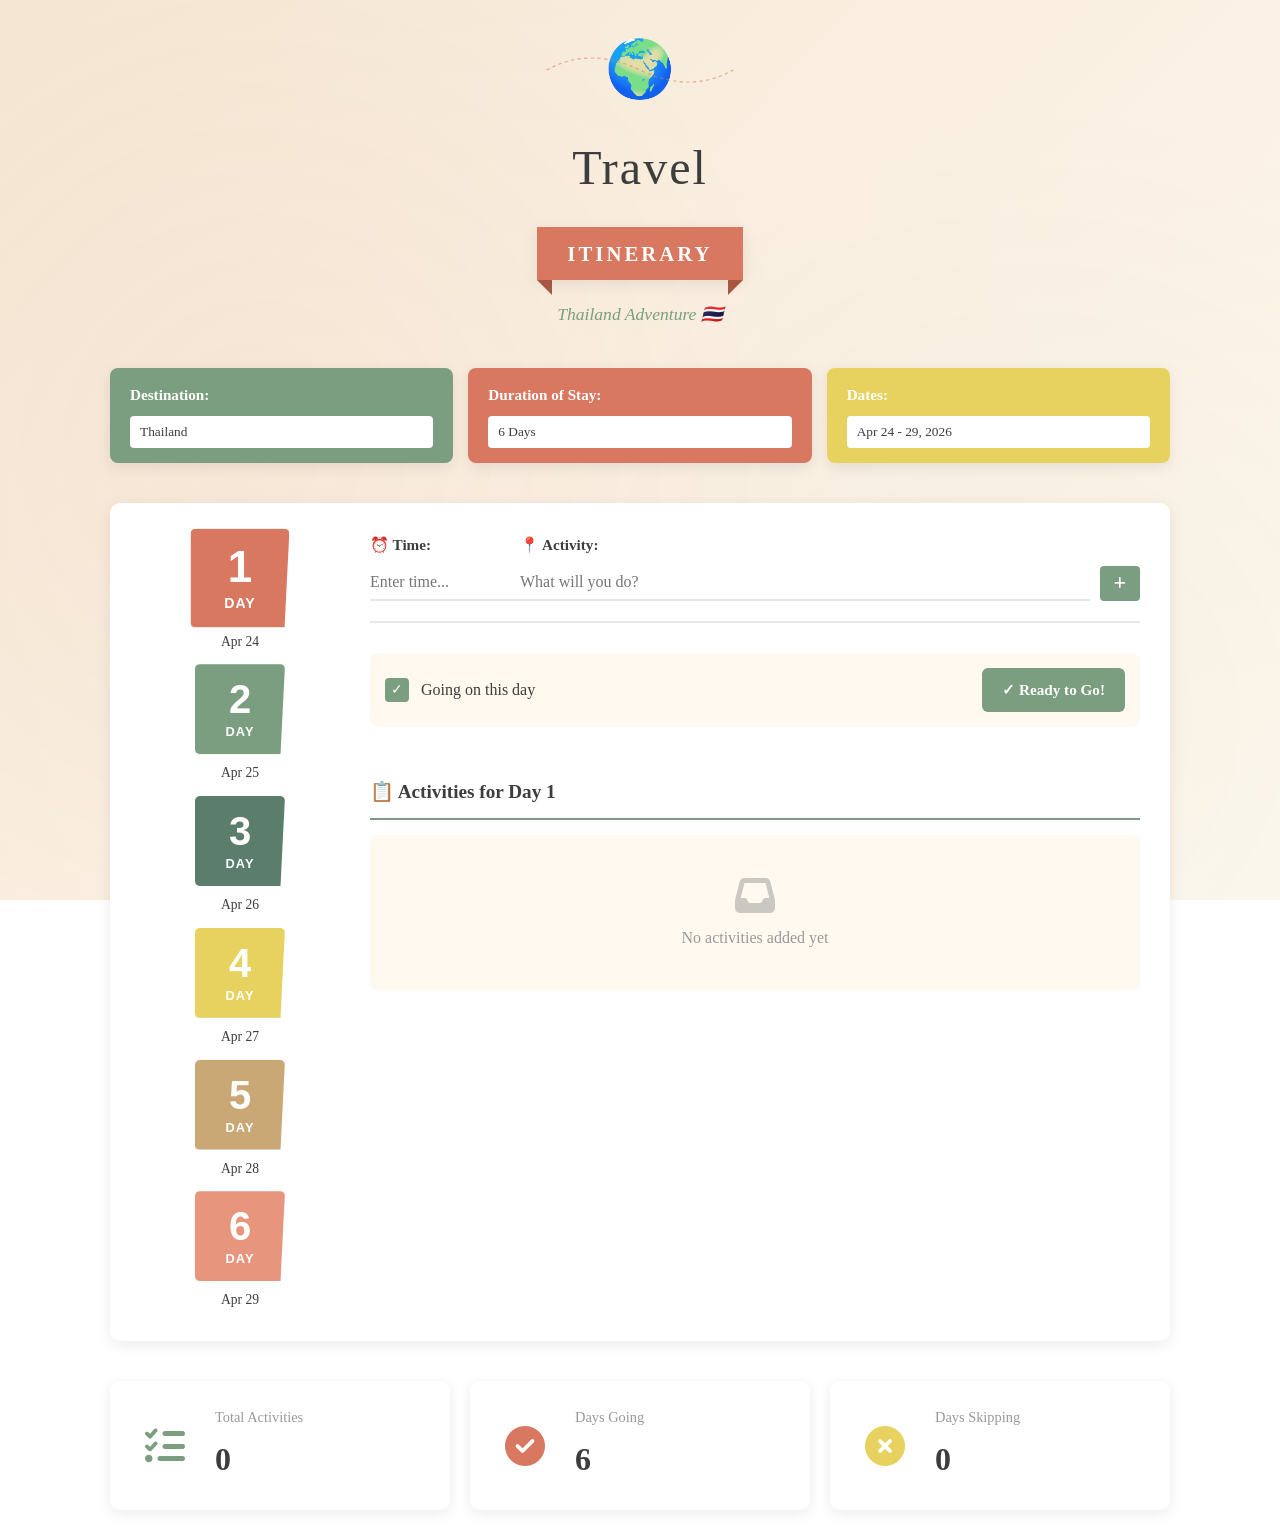
==== index.html @ 12a600c0 "Complete redesign: Vintage travel itinerary theme with warm colors (cream, coral, sage green)" ====
<!DOCTYPE html>
<html lang="en">
<head>
    <meta charset="UTF-8">
    <meta name="viewport" content="width=device-width, initial-scale=1.0">
    <title>Thailand Travel Itinerary</title>
    <link rel="stylesheet" href="https://cdnjs.cloudflare.com/ajax/libs/font-awesome/6.4.0/css/all.min.css">
    <link rel="stylesheet" href="styles.css">
</head>
<body>
    <div class="container">
        <!-- Header -->
        <header class="header">
            <div class="header-decoration">
                <div class="globe-icon">🌍</div>
                <svg class="dotted-line" viewBox="0 0 300 100" preserveAspectRatio="none">
                    <path d="M 10 50 Q 75 10 150 50 T 290 50" stroke="#d4845c" stroke-width="2" fill="none" stroke-dasharray="5,5"/>
                </svg>
            </div>
            <div class="header-content">
                <h1>Travel</h1>
                <div class="ribbon">ITINERARY</div>
                <p class="subtitle">Thailand Adventure 🇹🇭</p>
            </div>
        </header>

        <!-- Trip Info Cards -->
        <section class="trip-info">
            <div class="info-card destination">
                <label>Destination:</label>
                <input type="text" value="Thailand" readonly>
            </div>
            <div class="info-card duration">
                <label>Duration of Stay:</label>
                <input type="text" value="6 Days" readonly>
            </div>
            <div class="info-card hotel">
                <label>Dates:</label>
                <input type="text" value="Apr 24 - 29, 2026" readonly>
            </div>
        </section>

        <!-- Main Content -->
        <section class="itinerary-section">
            <div class="itinerary-wrapper">
                <!-- Left Sidebar - Day Navigator -->
                <aside class="day-navigator">
                    <div class="day-nav-item" data-day="1" onclick="selectDay(1)">
                        <button class="day-nav-btn day-1">
                            <span class="day-num">1</span>
                            <span class="day-label">DAY</span>
                        </button>
                        <span class="day-date">Apr 24</span>
                    </div>
                    <div class="day-nav-item" data-day="2" onclick="selectDay(2)">
                        <button class="day-nav-btn day-2">
                            <span class="day-num">2</span>
                            <span class="day-label">DAY</span>
                        </button>
                        <span class="day-date">Apr 25</span>
                    </div>
                    <div class="day-nav-item" data-day="3" onclick="selectDay(3)">
                        <button class="day-nav-btn day-3">
                            <span class="day-num">3</span>
                            <span class="day-label">DAY</span>
                        </button>
                        <span class="day-date">Apr 26</span>
                    </div>
                    <div class="day-nav-item" data-day="4" onclick="selectDay(4)">
                        <button class="day-nav-btn day-4">
                            <span class="day-num">4</span>
                            <span class="day-label">DAY</span>
                        </button>
                        <span class="day-date">Apr 27</span>
                    </div>
                    <div class="day-nav-item" data-day="5" onclick="selectDay(5)">
                        <button class="day-nav-btn day-5">
                            <span class="day-num">5</span>
                            <span class="day-label">DAY</span>
                        </button>
                        <span class="day-date">Apr 28</span>
                    </div>
                    <div class="day-nav-item" data-day="6" onclick="selectDay(6)">
                        <button class="day-nav-btn day-6">
                            <span class="day-num">6</span>
                            <span class="day-label">DAY</span>
                        </button>
                        <span class="day-date">Apr 29</span>
                    </div>
                </aside>

                <!-- Right Content Area -->
                <main class="itinerary-content">
                    <!-- Time Row -->
                    <div class="itinerary-row">
                        <div class="time-column">
                            <label>⏰ Time:</label>
                            <input type="text" id="time-input" placeholder="Enter time...">
                        </div>
                        <div class="activity-column">
                            <label>📍 Activity:</label>
                            <div class="activity-input-wrapper">
                                <input type="text" id="activity-input" placeholder="What will you do?">
                                <button class="btn-add" onclick="addActivity()" title="Add Activity">
                                    <i class="fas fa-plus"></i>
                                </button>
                            </div>
                        </div>
                    </div>

                    <!-- Going Status -->
                    <div class="going-status-row">
                        <div class="status-box">
                            <label class="status-toggle">
                                <input type="checkbox" id="going-checkbox" onchange="toggleGoingStatus()" checked>
                                <span class="checkmark"></span>
                                <span id="status-text">Going on this day</span>
                            </label>
                        </div>
                        <div class="status-badge" id="status-badge">
                            ✓ Ready to Go!
                        </div>
                    </div>

                    <!-- Activities List -->
                    <div class="activities-section">
                        <h3>📋 Activities for <span id="day-title">Day 1</span></h3>
                        <ul id="activities-list" class="activities-list">
                            <li class="empty-message">
                                <i class="fas fa-inbox"></i>
                                <p>No activities added yet</p>
                            </li>
                        </ul>
                    </div>

                    <!-- Suggestions -->
                    <div id="suggestions-container" class="suggestions-container" style="display: none;">
                        <h3>💡 Alternative Ideas</h3>
                        <div id="suggestions-list" class="suggestions-list"></div>
                    </div>
                </main>
            </div>
        </section>

        <!-- Stats Section -->
        <section class="stats-section">
            <div class="stat-box">
                <i class="fas fa-tasks"></i>
                <div class="stat-content">
                    <span class="stat-label">Total Activities</span>
                    <span class="stat-value" id="total-activities">0</span>
                </div>
            </div>
            <div class="stat-box">
                <i class="fas fa-check-circle"></i>
                <div class="stat-content">
                    <span class="stat-label">Days Going</span>
                    <span class="stat-value" id="days-going">6</span>
                </div>
            </div>
            <div class="stat-box">
                <i class="fas fa-times-circle"></i>
                <div class="stat-content">
                    <span class="stat-label">Days Skipping</span>
                    <span class="stat-value" id="days-skipping">0</span>
                </div>
            </div>
        </section>
    </div>

    <script src="script.js"></script>
</body>
</html>
---- styles.css ----
* {
    margin: 0;
    padding: 0;
    box-sizing: border-box;
}

:root {
    --cream: #F5E6D3;
    --light-cream: #FFF9F0;
    --coral: #D97860;
    --coral-light: #E8957E;
    --gold: #E8D25F;
    --sage-green: #7A9E7F;
    --dark-green: #5B7D6B;
    --tan: #C9A875;
    --light-gray: #E8E8E8;
    --dark-text: #3D3D3D;
    --shadow: 0 4px 15px rgba(0, 0, 0, 0.08);
}

html {
    scroll-behavior: smooth;
}

body {
    font-family: 'Georgia', 'Garamond', serif;
    background: linear-gradient(135deg, var(--cream) 0%, var(--light-cream) 100%);
    color: var(--dark-text);
    line-height: 1.6;
    min-height: 100vh;
    background-attachment: fixed;
}

body::before {
    content: '';
    position: fixed;
    top: 0;
    left: 0;
    width: 100%;
    height: 100%;
    background-image: 
        radial-gradient(circle at 20% 50%, rgba(232, 149, 126, 0.05) 0%, transparent 50%),
        radial-gradient(circle at 80% 80%, rgba(122, 158, 127, 0.05) 0%, transparent 50%);
    pointer-events: none;
    z-index: -1;
}

.container {
    max-width: 1100px;
    margin: 0 auto;
    padding: 30px 20px;
}

/* Header */
.header {
    text-align: center;
    margin-bottom: 40px;
    position: relative;
}

.header-decoration {
    position: relative;
    height: 80px;
    margin-bottom: 20px;
    display: flex;
    align-items: center;
    justify-content: center;
}

.globe-icon {
    font-size: 3.5rem;
    animation: float 3s ease-in-out infinite;
}

@keyframes float {
    0%, 100% { transform: translateY(0); }
    50% { transform: translateY(-15px); }
}

.dotted-line {
    position: absolute;
    width: 200px;
    height: 60px;
    top: 50%;
    left: 50%;
    transform: translate(-50%, -50%);
    opacity: 0.6;
}

.header-content {
    position: relative;
}

.header h1 {
    font-size: 3rem;
    color: var(--dark-text);
    font-weight: 300;
    letter-spacing: 2px;
    margin-bottom: 10px;
}

.ribbon {
    display: inline-block;
    background: var(--coral);
    color: white;
    padding: 10px 30px;
    font-size: 1.3rem;
    font-weight: bold;
    letter-spacing: 3px;
    position: relative;
    margin: 10px 0;
    box-shadow: var(--shadow);
}

.ribbon::before,
.ribbon::after {
    content: '';
    position: absolute;
    top: 100%;
    width: 0;
    height: 0;
    border-style: solid;
}

.ribbon::before {
    left: 0;
    border-width: 15px 0 0 15px;
    border-color: #a85641 transparent transparent transparent;
}

.ribbon::after {
    right: 0;
    border-width: 15px 15px 0 0;
    border-color: #a85641 transparent transparent transparent;
}

.subtitle {
    font-size: 1.1rem;
    color: var(--sage-green);
    font-style: italic;
    margin-top: 10px;
}

/* Trip Info Cards */
.trip-info {
    display: grid;
    grid-template-columns: repeat(auto-fit, minmax(250px, 1fr));
    gap: 15px;
    margin-bottom: 40px;
}

.info-card {
    padding: 15px 20px;
    border-radius: 8px;
    box-shadow: var(--shadow);
}

.info-card.destination {
    background: var(--sage-green);
}

.info-card.duration {
    background: var(--coral);
}

.info-card.hotel {
    background: var(--gold);
}

.info-card label {
    display: block;
    font-weight: bold;
    color: white;
    margin-bottom: 8px;
    font-size: 0.95rem;
}

.info-card input {
    width: 100%;
    border: none;
    background: white;
    padding: 8px 10px;
    border-radius: 4px;
    font-family: inherit;
    color: var(--dark-text);
}

/* Main Itinerary */
.itinerary-section {
    background: white;
    border-radius: 10px;
    box-shadow: var(--shadow);
    padding: 30px;
    margin-bottom: 40px;
}

.itinerary-wrapper {
    display: grid;
    grid-template-columns: 200px 1fr;
    gap: 30px;
}

@media (max-width: 768px) {
    .itinerary-wrapper {
        grid-template-columns: 1fr;
    }
}

/* Day Navigator */
.day-navigator {
    display: flex;
    flex-direction: column;
    gap: 12px;
}

.day-nav-item {
    display: flex;
    flex-direction: column;
    align-items: center;
    cursor: pointer;
}

.day-nav-btn {
    width: 90px;
    height: 90px;
    border: none;
    border-radius: 5px;
    color: white;
    font-weight: bold;
    cursor: pointer;
    display: flex;
    flex-direction: column;
    align-items: center;
    justify-content: center;
    transition: all 0.3s ease;
    position: relative;
    clip-path: polygon(0 0, 100% 0, 95% 100%, 0 100%);
    box-shadow: 0 4px 10px rgba(0, 0, 0, 0.15);
}

.day-nav-btn:hover {
    transform: scale(1.05);
    box-shadow: 0 6px 15px rgba(0, 0, 0, 0.2);
}

.day-nav-btn.day-1 { background: var(--coral); }
.day-nav-btn.day-2 { background: var(--sage-green); }
.day-nav-btn.day-3 { background: var(--dark-green); }
.day-nav-btn.day-4 { background: var(--gold); }
.day-nav-btn.day-5 { background: var(--tan); }
.day-nav-btn.day-6 { background: var(--coral-light); }

.day-nav-btn.active {
    box-shadow: 0 8px 20px rgba(0, 0, 0, 0.25);
    transform: scale(1.1);
}

.day-num {
    font-size: 2.5rem;
    line-height: 1;
}

.day-label {
    font-size: 0.8rem;
    letter-spacing: 1px;
    margin-top: 5px;
}

.day-date {
    font-size: 0.85rem;
    color: var(--dark-text);
    margin-top: 8px;
    font-weight: 500;
}

/* Itinerary Content */
.itinerary-content {
    display: flex;
    flex-direction: column;
    gap: 20px;
}

.itinerary-row {
    display: grid;
    grid-template-columns: 150px 1fr;
    gap: 0;
    border-bottom: 2px solid var(--light-gray);
    padding-bottom: 20px;
}

.time-column,
.activity-column {
    display: flex;
    flex-direction: column;
}

.time-column label,
.activity-column label {
    font-weight: bold;
    color: var(--dark-text);
    margin-bottom: 8px;
    font-size: 0.95rem;
}

.time-column input,
.activity-column input {
    border: none;
    border-bottom: 2px solid var(--light-gray);
    padding: 8px 0;
    font-family: inherit;
    color: var(--dark-text);
    background: transparent;
    font-size: 1rem;
}

.time-column input:focus,
.activity-column input:focus {
    outline: none;
    border-bottom-color: var(--sage-green);
}

.activity-input-wrapper {
    display: flex;
    gap: 10px;
    align-items: flex-end;
}

.activity-input-wrapper input {
    flex: 1;
}

.btn-add {
    background: var(--sage-green);
    color: white;
    border: none;
    padding: 8px 15px;
    border-radius: 4px;
    cursor: pointer;
    transition: all 0.3s;
    display: flex;
    align-items: center;
    justify-content: center;
    height: 35px;
    width: 40px;
}

.btn-add:hover {
    background: var(--dark-green);
    transform: scale(1.05);
}

/* Going Status Row */
.going-status-row {
    display: flex;
    align-items: center;
    gap: 20px;
    padding: 15px;
    background: var(--light-cream);
    border-radius: 8px;
    margin-top: 10px;
}

.status-box {
    flex: 1;
}

.status-toggle {
    display: flex;
    align-items: center;
    cursor: pointer;
    gap: 12px;
}

.status-toggle input[type="checkbox"] {
    display: none;
}

.checkmark {
    width: 24px;
    height: 24px;
    border: 2px solid var(--sage-green);
    border-radius: 4px;
    display: flex;
    align-items: center;
    justify-content: center;
    transition: all 0.3s;
}

.status-toggle input[type="checkbox"]:checked ~ .checkmark {
    background: var(--sage-green);
    color: white;
    font-size: 0.9rem;
}

.status-toggle input[type="checkbox"]:checked ~ .checkmark::after {
    content: '✓';
}

.status-toggle span {
    font-weight: 500;
    color: var(--dark-text);
}

.status-badge {
    padding: 10px 20px;
    border-radius: 6px;
    font-weight: bold;
    background: var(--sage-green);
    color: white;
    font-size: 0.95rem;
    animation: pulse 2s ease-in-out infinite;
}

.status-badge.not-going {
    background: var(--coral);
}

@keyframes pulse {
    0%, 100% { transform: scale(1); }
    50% { transform: scale(1.02); }
}

/* Activities Section */
.activities-section {
    margin-top: 30px;
}

.activities-section h3 {
    font-size: 1.2rem;
    color: var(--dark-text);
    margin-bottom: 15px;
    padding-bottom: 10px;
    border-bottom: 2px solid var(--sage-green);
}

.activities-list {
    list-style: none;
    display: flex;
    flex-direction: column;
    gap: 10px;
}

.empty-message {
    display: flex;
    flex-direction: column;
    align-items: center;
    padding: 40px 20px;
    background: var(--light-cream);
    border-radius: 8px;
    color: #999;
    text-align: center;
}

.empty-message i {
    font-size: 2.5rem;
    margin-bottom: 10px;
    opacity: 0.5;
}

.activity-item {
    display: flex;
    align-items: center;
    justify-content: space-between;
    padding: 12px 15px;
    background: var(--light-cream);
    border-radius: 6px;
    border-left: 4px solid var(--sage-green);
    transition: all 0.3s;
}

.activity-item:hover {
    background: #fffaf5;
    transform: translateX(5px);
}

.activity-item span {
    flex: 1;
    color: var(--dark-text);
}

.delete-btn {
    background: var(--coral);
    border: none;
    color: white;
    width: 28px;
    height: 28px;
    border-radius: 50%;
    cursor: pointer;
    font-size: 0.9rem;
    transition: all 0.3s;
    display: flex;
    align-items: center;
    justify-content: center;
}

.delete-btn:hover {
    background: #a85641;
    transform: scale(1.1);
}

/* Suggestions */
.suggestions-container {
    background: #fff3cd;
    border-left: 4px solid var(--gold);
    border-radius: 8px;
    padding: 20px;
    margin-top: 20px;
    animation: slideDown 0.4s ease-out;
}

@keyframes slideDown {
    from {
        opacity: 0;
        transform: translateY(-10px);
    }
    to {
        opacity: 1;
        transform: translateY(0);
    }
}

.suggestions-container h3 {
    color: #856404;
    margin-bottom: 15px;
    font-size: 1.1rem;
}

.suggestions-list {
    display: flex;
    flex-direction: column;
    gap: 10px;
}

.suggestion {
    display: flex;
    align-items: center;
    padding: 10px 15px;
    background: white;
    border: 2px solid var(--gold);
    border-radius: 6px;
    cursor: pointer;
    transition: all 0.3s;
}

.suggestion:hover {
    background: #fffbea;
    transform: translateX(5px);
}

.suggestion input[type="radio"] {
    margin-right: 12px;
    cursor: pointer;
}

.suggestion span {
    color: var(--dark-text);
}

/* Stats Section */
.stats-section {
    display: grid;
    grid-template-columns: repeat(auto-fit, minmax(250px, 1fr));
    gap: 20px;
}

.stat-box {
    background: white;
    border-radius: 10px;
    padding: 25px;
    box-shadow: var(--shadow);
    display: flex;
    align-items: center;
    gap: 20px;
    transition: all 0.3s;
}

.stat-box:hover {
    transform: translateY(-5px);
    box-shadow: 0 6px 20px rgba(0, 0, 0, 0.12);
}

.stat-box i {
    font-size: 2.5rem;
    width: 60px;
    text-align: center;
}

.stat-box:nth-child(1) i {
    color: var(--sage-green);
}

.stat-box:nth-child(2) i {
    color: var(--coral);
}

.stat-box:nth-child(3) i {
    color: var(--gold);
}

.stat-content {
    display: flex;
    flex-direction: column;
}

.stat-label {
    font-size: 0.9rem;
    color: #999;
    margin: 0;
}

.stat-value {
    font-size: 2rem;
    font-weight: bold;
    color: var(--dark-text);
    margin: 5px 0 0 0;
}

/* Mobile Responsive */
@media (max-width: 768px) {
    .header h1 {
        font-size: 2rem;
    }

    .ribbon {
        font-size: 1rem;
        padding: 8px 20px;
    }

    .itinerary-wrapper {
        grid-template-columns: 1fr;
    }

    .day-navigator {
        flex-direction: row;
        flex-wrap: wrap;
        justify-content: center;
    }

    .day-nav-btn {
        width: 70px;
        height: 70px;
    }

    .day-num {
        font-size: 2rem;
    }

    .itinerary-row {
        grid-template-columns: 1fr;
        gap: 15px;
    }

    .going-status-row {
        flex-direction: column;
        align-items: flex-start;
    }
}
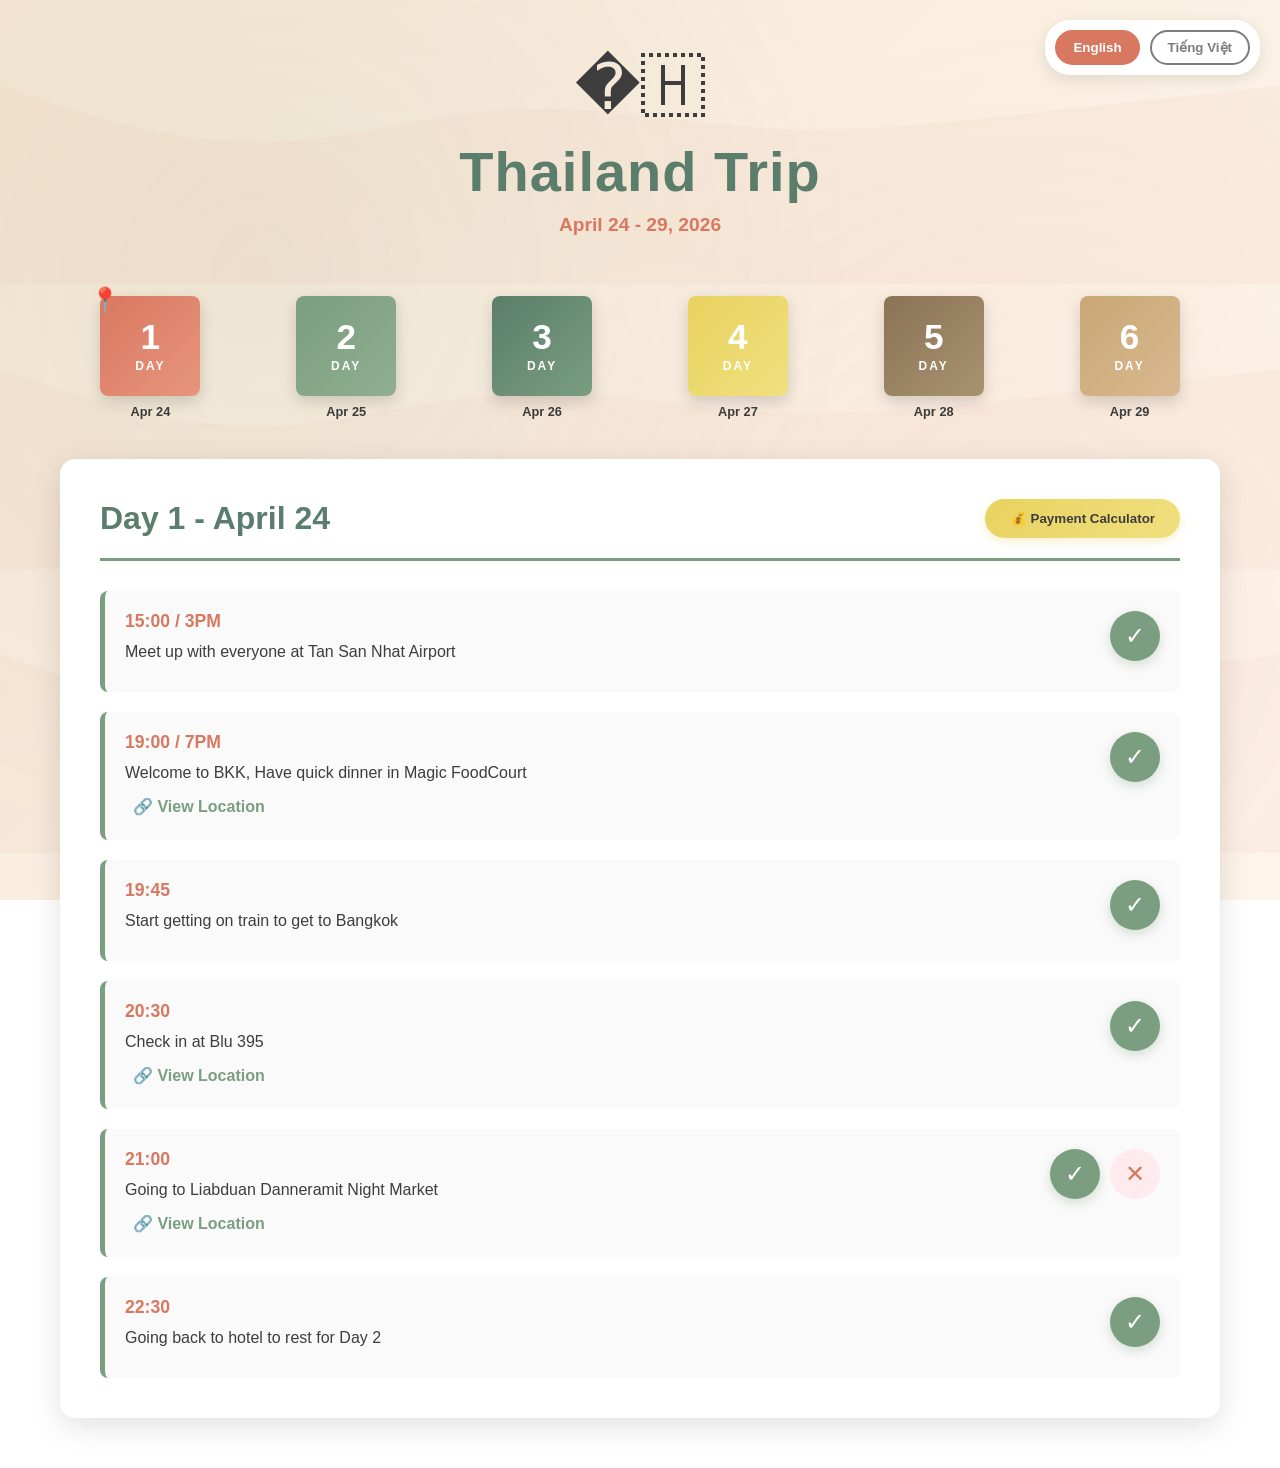
==== commit 5f3761a6: "Major redesign: New features - Language toggle (EN/VI), Payment Calculator, Activities with Going/No" ====
--- a/index.html
+++ b/index.html
@@ -3,167 +3,122 @@
 <head>
     <meta charset="UTF-8">
     <meta name="viewport" content="width=device-width, initial-scale=1.0">
-    <title>Thailand Travel Itinerary</title>
+    <title>Thailand Trip</title>
     <link rel="stylesheet" href="https://cdnjs.cloudflare.com/ajax/libs/font-awesome/6.4.0/css/all.min.css">
     <link rel="stylesheet" href="styles.css">
 </head>
 <body>
+    <!-- Language Toggle -->
+    <div class="language-toggle">
+        <button class="lang-btn active" data-lang="en">English</button>
+        <button class="lang-btn" data-lang="vi">Tiếng Việt</button>
+    </div>
+
     <div class="container">
         <!-- Header -->
         <header class="header">
             <div class="header-decoration">
-                <div class="globe-icon">🌍</div>
-                <svg class="dotted-line" viewBox="0 0 300 100" preserveAspectRatio="none">
-                    <path d="M 10 50 Q 75 10 150 50 T 290 50" stroke="#d4845c" stroke-width="2" fill="none" stroke-dasharray="5,5"/>
-                </svg>
+                <div class="globe-icon">�🇭</div>
             </div>
             <div class="header-content">
-                <h1>Travel</h1>
-                <div class="ribbon">ITINERARY</div>
-                <p class="subtitle">Thailand Adventure 🇹🇭</p>
+                <h1 data-en="Thailand Trip" data-vi="Chuyến Du Lịch Thái Lan">Thailand Trip</h1>
+                <p class="subtitle" data-en="April 24 - 29, 2026" data-vi="24 - 29 Tháng Tư, 2026">April 24 - 29, 2026</p>
             </div>
         </header>
 
-        <!-- Trip Info Cards -->
-        <section class="trip-info">
-            <div class="info-card destination">
-                <label>Destination:</label>
-                <input type="text" value="Thailand" readonly>
-            </div>
-            <div class="info-card duration">
-                <label>Duration of Stay:</label>
-                <input type="text" value="6 Days" readonly>
-            </div>
-            <div class="info-card hotel">
-                <label>Dates:</label>
-                <input type="text" value="Apr 24 - 29, 2026" readonly>
+        <!-- Day Navigation -->
+        <section class="day-nav-section">
+            <div class="day-nav">
+                <div class="day-nav-item active" data-day="1" onclick="selectDay(1)">
+                    <button class="day-nav-btn day-1">
+                        <span class="day-num">1</span>
+                        <span class="day-label">DAY</span>
+                    </button>
+                    <span class="day-date">Apr 24</span>
+                </div>
+                <div class="day-nav-item" data-day="2" onclick="selectDay(2)">
+                    <button class="day-nav-btn day-2">
+                        <span class="day-num">2</span>
+                        <span class="day-label">DAY</span>
+                    </button>
+                    <span class="day-date">Apr 25</span>
+                </div>
+                <div class="day-nav-item" data-day="3" onclick="selectDay(3)">
+                    <button class="day-nav-btn day-3">
+                        <span class="day-num">3</span>
+                        <span class="day-label">DAY</span>
+                    </button>
+                    <span class="day-date">Apr 26</span>
+                </div>
+                <div class="day-nav-item" data-day="4" onclick="selectDay(4)">
+                    <button class="day-nav-btn day-4">
+                        <span class="day-num">4</span>
+                        <span class="day-label">DAY</span>
+                    </button>
+                    <span class="day-date">Apr 27</span>
+                </div>
+                <div class="day-nav-item" data-day="5" onclick="selectDay(5)">
+                    <button class="day-nav-btn day-5">
+                        <span class="day-num">5</span>
+                        <span class="day-label">DAY</span>
+                    </button>
+                    <span class="day-date">Apr 28</span>
+                </div>
+                <div class="day-nav-item" data-day="6" onclick="selectDay(6)">
+                    <button class="day-nav-btn day-6">
+                        <span class="day-num">6</span>
+                        <span class="day-label">DAY</span>
+                    </button>
+                    <span class="day-date">Apr 29</span>
+                </div>
             </div>
         </section>
+        <!-- Day Content -->
+        <section class="day-content">
+            <div class="day-header">
+                <h2 id="current-day-title" data-en="Day 1 - April 24" data-vi="Ngày 1 - 24 Tháng Tư">Day 1 - April 24</h2>
+                <button class="btn-payment" onclick="openPaymentCalculator()" data-en="💰 Payment Calculator" data-vi="💰 Tính Toán Chi Phí">💰 Payment Calculator</button>
+            </div>
 
-        <!-- Main Content -->
-        <section class="itinerary-section">
-            <div class="itinerary-wrapper">
-                <!-- Left Sidebar - Day Navigator -->
-                <aside class="day-navigator">
-                    <div class="day-nav-item" data-day="1" onclick="selectDay(1)">
-                        <button class="day-nav-btn day-1">
-                            <span class="day-num">1</span>
-                            <span class="day-label">DAY</span>
-                        </button>
-                        <span class="day-date">Apr 24</span>
-                    </div>
-                    <div class="day-nav-item" data-day="2" onclick="selectDay(2)">
-                        <button class="day-nav-btn day-2">
-                            <span class="day-num">2</span>
-                            <span class="day-label">DAY</span>
-                        </button>
-                        <span class="day-date">Apr 25</span>
-                    </div>
-                    <div class="day-nav-item" data-day="3" onclick="selectDay(3)">
-                        <button class="day-nav-btn day-3">
-                            <span class="day-num">3</span>
-                            <span class="day-label">DAY</span>
-                        </button>
-                        <span class="day-date">Apr 26</span>
-                    </div>
-                    <div class="day-nav-item" data-day="4" onclick="selectDay(4)">
-                        <button class="day-nav-btn day-4">
-                            <span class="day-num">4</span>
-                            <span class="day-label">DAY</span>
-                        </button>
-                        <span class="day-date">Apr 27</span>
-                    </div>
-                    <div class="day-nav-item" data-day="5" onclick="selectDay(5)">
-                        <button class="day-nav-btn day-5">
-                            <span class="day-num">5</span>
-                            <span class="day-label">DAY</span>
-                        </button>
-                        <span class="day-date">Apr 28</span>
-                    </div>
-                    <div class="day-nav-item" data-day="6" onclick="selectDay(6)">
-                        <button class="day-nav-btn day-6">
-                            <span class="day-num">6</span>
-                            <span class="day-label">DAY</span>
-                        </button>
-                        <span class="day-date">Apr 29</span>
-                    </div>
-                </aside>
-
-                <!-- Right Content Area -->
-                <main class="itinerary-content">
-                    <!-- Time Row -->
-                    <div class="itinerary-row">
-                        <div class="time-column">
-                            <label>⏰ Time:</label>
-                            <input type="text" id="time-input" placeholder="Enter time...">
+            <!-- Payment Calculator Modal -->
+            <div id="payment-modal" class="modal" style="display: none;">
+                <div class="modal-content">
+                    <span class="close" onclick="closePaymentCalculator()">&times;</span>
+                    <h2 data-en="Payment Calculator" data-vi="Tính Toán Chi Phí">Payment Calculator</h2>
+                    
+                    <div class="payment-inputs">
+                        <div class="input-group">
+                            <label data-en="Payer Name:" data-vi="Tên Người Chi Tiền:">Payer Name:</label>
+                            <input type="text" id="payer-name" placeholder="Enter name">
                         </div>
-                        <div class="activity-column">
-                            <label>📍 Activity:</label>
-                            <div class="activity-input-wrapper">
-                                <input type="text" id="activity-input" placeholder="What will you do?">
-                                <button class="btn-add" onclick="addActivity()" title="Add Activity">
-                                    <i class="fas fa-plus"></i>
-                                </button>
-                            </div>
+                        <div class="input-group">
+                            <label data-en="Amount Paid:" data-vi="Số Tiền Đã Chi:">Amount Paid:</label>
+                            <input type="number" id="amount-paid" placeholder="0" min="0">
+                        </div>
+                        <div class="input-group">
+                            <label data-en="Total Users:" data-vi="Tổng Số Người:">Total Users:</label>
+                            <input type="number" id="total-users" placeholder="0" min="1" value="1">
                         </div>
                     </div>
 
-                    <!-- Going Status -->
-                    <div class="going-status-row">
-                        <div class="status-box">
-                            <label class="status-toggle">
-                                <input type="checkbox" id="going-checkbox" onchange="toggleGoingStatus()" checked>
-                                <span class="checkmark"></span>
-                                <span id="status-text">Going on this day</span>
-                            </label>
+                    <div class="payment-results">
+                        <div class="result-row">
+                            <span data-en="Per Person:" data-vi="Trên Mỗi Người:">Per Person:</span>
+                            <span id="per-person">0 ₫</span>
                         </div>
-                        <div class="status-badge" id="status-badge">
-                            ✓ Ready to Go!
+                        <div class="result-row">
+                            <span data-en="For 2 People:" data-vi="Cho 2 Người:">For 2 People:</span>
+                            <span id="for-two">0 ₫</span>
                         </div>
                     </div>
 
-                    <!-- Activities List -->
-                    <div class="activities-section">
-                        <h3>📋 Activities for <span id="day-title">Day 1</span></h3>
-                        <ul id="activities-list" class="activities-list">
-                            <li class="empty-message">
-                                <i class="fas fa-inbox"></i>
-                                <p>No activities added yet</p>
-                            </li>
-                        </ul>
-                    </div>
-
-                    <!-- Suggestions -->
-                    <div id="suggestions-container" class="suggestions-container" style="display: none;">
-                        <h3>💡 Alternative Ideas</h3>
-                        <div id="suggestions-list" class="suggestions-list"></div>
-                    </div>
-                </main>
-            </div>
-        </section>
-
-        <!-- Stats Section -->
-        <section class="stats-section">
-            <div class="stat-box">
-                <i class="fas fa-tasks"></i>
-                <div class="stat-content">
-                    <span class="stat-label">Total Activities</span>
-                    <span class="stat-value" id="total-activities">0</span>
+                    <div class="payment-history" id="payment-history"></div>
                 </div>
             </div>
-            <div class="stat-box">
-                <i class="fas fa-check-circle"></i>
-                <div class="stat-content">
-                    <span class="stat-label">Days Going</span>
-                    <span class="stat-value" id="days-going">6</span>
-                </div>
-            </div>
-            <div class="stat-box">
-                <i class="fas fa-times-circle"></i>
-                <div class="stat-content">
-                    <span class="stat-label">Days Skipping</span>
-                    <span class="stat-value" id="days-skipping">0</span>
-                </div>
+
+            <!-- Activities Content -->
+            <div class="activities-content" id="activities-content">
+                <!-- Will be populated by JavaScript -->
             </div>
         </section>
     </div>
--- a/styles.css
+++ b/styles.css
@@ -8,14 +8,12 @@
     --cream: #F5E6D3;
     --light-cream: #FFF9F0;
     --coral: #D97860;
-    --coral-light: #E8957E;
-    --gold: #E8D25F;
     --sage-green: #7A9E7F;
     --dark-green: #5B7D6B;
-    --tan: #C9A875;
-    --light-gray: #E8E8E8;
+    --gold: #E8D25F;
+    --accent: #8B7355;
     --dark-text: #3D3D3D;
-    --shadow: 0 4px 15px rgba(0, 0, 0, 0.08);
+    --light-text: #7D7D7D;
 }
 
 html {
@@ -23,12 +21,12 @@
 }
 
 body {
-    font-family: 'Georgia', 'Garamond', serif;
+    font-family: 'Segoe UI', Tahoma, sans-serif;
     background: linear-gradient(135deg, var(--cream) 0%, var(--light-cream) 100%);
+    background-attachment: fixed;
     color: var(--dark-text);
-    line-height: 1.6;
     min-height: 100vh;
-    background-attachment: fixed;
+    position: relative;
 }
 
 body::before {
@@ -39,36 +37,65 @@
     width: 100%;
     height: 100%;
     background-image: 
-        radial-gradient(circle at 20% 50%, rgba(232, 149, 126, 0.05) 0%, transparent 50%),
-        radial-gradient(circle at 80% 80%, rgba(122, 158, 127, 0.05) 0%, transparent 50%);
+        url('data:image/svg+xml,<svg xmlns="http://www.w3.org/2000/svg" viewBox="0 0 1440 320"><path fill="rgba(217,120,96,0.05)" d="M0,96L48,112C96,128,192,160,288,160C384,160,480,128,576,122.7C672,117,768,139,864,144C960,149,1056,139,1152,128C1248,117,1344,107,1392,101.3L1440,96L1440,320L1392,320C1344,320,1248,320,1152,320C1056,320,960,320,864,320C768,320,672,320,576,320C480,320,384,320,288,320C192,320,96,320,48,320L0,320Z"></path></svg>'),
+        radial-gradient(circle at 20% 30%, rgba(122, 158, 127, 0.08) 0%, transparent 50%),
+        radial-gradient(circle at 80% 70%, rgba(217, 120, 96, 0.08) 0%, transparent 50%);
+    background-attachment: fixed;
     pointer-events: none;
     z-index: -1;
 }
 
 .container {
-    max-width: 1100px;
+    max-width: 1200px;
     margin: 0 auto;
-    padding: 30px 20px;
+    padding: 20px;
+}
+
+/* Language Toggle */
+.language-toggle {
+    position: fixed;
+    top: 20px;
+    right: 20px;
+    z-index: 1000;
+    display: flex;
+    gap: 10px;
+    background: white;
+    padding: 10px;
+    border-radius: 25px;
+    box-shadow: 0 4px 15px rgba(0, 0, 0, 0.1);
+}
+
+.lang-btn {
+    background: none;
+    border: 2px solid var(--light-text);
+    padding: 8px 16px;
+    border-radius: 20px;
+    cursor: pointer;
+    transition: all 0.3s;
+    font-weight: 600;
+    color: var(--light-text);
+}
+
+.lang-btn.active {
+    background: var(--coral);
+    border-color: var(--coral);
+    color: white;
+}
+
+.lang-btn:hover {
+    transform: scale(1.05);
 }
 
 /* Header */
 .header {
     text-align: center;
-    margin-bottom: 40px;
-    position: relative;
+    margin-bottom: 30px;
+    padding: 30px 0;
 }
 
 .header-decoration {
-    position: relative;
-    height: 80px;
-    margin-bottom: 20px;
-    display: flex;
-    align-items: center;
-    justify-content: center;
-}
-
-.globe-icon {
-    font-size: 3.5rem;
+    font-size: 4rem;
+    margin-bottom: 15px;
     animation: float 3s ease-in-out infinite;
 }
 
@@ -77,140 +104,30 @@
     50% { transform: translateY(-15px); }
 }
 
-.dotted-line {
-    position: absolute;
-    width: 200px;
-    height: 60px;
-    top: 50%;
-    left: 50%;
-    transform: translate(-50%, -50%);
-    opacity: 0.6;
-}
-
-.header-content {
-    position: relative;
-}
-
 .header h1 {
-    font-size: 3rem;
-    color: var(--dark-text);
-    font-weight: 300;
-    letter-spacing: 2px;
+    font-size: 3.5rem;
+    color: var(--dark-green);
     margin-bottom: 10px;
-}
-
-.ribbon {
-    display: inline-block;
-    background: var(--coral);
-    color: white;
-    padding: 10px 30px;
-    font-size: 1.3rem;
-    font-weight: bold;
-    letter-spacing: 3px;
-    position: relative;
-    margin: 10px 0;
-    box-shadow: var(--shadow);
-}
-
-.ribbon::before,
-.ribbon::after {
-    content: '';
-    position: absolute;
-    top: 100%;
-    width: 0;
-    height: 0;
-    border-style: solid;
-}
-
-.ribbon::before {
-    left: 0;
-    border-width: 15px 0 0 15px;
-    border-color: #a85641 transparent transparent transparent;
-}
-
-.ribbon::after {
-    right: 0;
-    border-width: 15px 15px 0 0;
-    border-color: #a85641 transparent transparent transparent;
+    font-weight: 700;
+    letter-spacing: 1px;
 }
 
 .subtitle {
-    font-size: 1.1rem;
-    color: var(--sage-green);
-    font-style: italic;
-    margin-top: 10px;
-}
-
-/* Trip Info Cards */
-.trip-info {
+    font-size: 1.2rem;
+    color: var(--coral);
+    font-weight: 600;
+}
+
+/* Day Navigation Section */
+.day-nav-section {
+    margin-bottom: 40px;
+}
+
+.day-nav {
     display: grid;
-    grid-template-columns: repeat(auto-fit, minmax(250px, 1fr));
+    grid-template-columns: repeat(auto-fit, minmax(110px, 1fr));
     gap: 15px;
-    margin-bottom: 40px;
-}
-
-.info-card {
-    padding: 15px 20px;
-    border-radius: 8px;
-    box-shadow: var(--shadow);
-}
-
-.info-card.destination {
-    background: var(--sage-green);
-}
-
-.info-card.duration {
-    background: var(--coral);
-}
-
-.info-card.hotel {
-    background: var(--gold);
-}
-
-.info-card label {
-    display: block;
-    font-weight: bold;
-    color: white;
-    margin-bottom: 8px;
-    font-size: 0.95rem;
-}
-
-.info-card input {
-    width: 100%;
-    border: none;
-    background: white;
-    padding: 8px 10px;
-    border-radius: 4px;
-    font-family: inherit;
-    color: var(--dark-text);
-}
-
-/* Main Itinerary */
-.itinerary-section {
-    background: white;
-    border-radius: 10px;
-    box-shadow: var(--shadow);
-    padding: 30px;
-    margin-bottom: 40px;
-}
-
-.itinerary-wrapper {
-    display: grid;
-    grid-template-columns: 200px 1fr;
-    gap: 30px;
-}
-
-@media (max-width: 768px) {
-    .itinerary-wrapper {
-        grid-template-columns: 1fr;
-    }
-}
-
-/* Day Navigator */
-.day-navigator {
-    display: flex;
-    flex-direction: column;
-    gap: 12px;
+    justify-items: center;
 }
 
 .day-nav-item {
@@ -218,13 +135,28 @@
     flex-direction: column;
     align-items: center;
     cursor: pointer;
+    position: relative;
+}
+
+.day-nav-item.active .day-nav-btn::before {
+    content: '📍';
+    position: absolute;
+    top: -10px;
+    left: -10px;
+    font-size: 1.5rem;
+    animation: pulse 1.5s ease-in-out infinite;
+}
+
+@keyframes pulse {
+    0%, 100% { transform: scale(1); }
+    50% { transform: scale(1.2); }
 }
 
 .day-nav-btn {
-    width: 90px;
-    height: 90px;
+    width: 100px;
+    height: 100px;
     border: none;
-    border-radius: 5px;
+    border-radius: 8px;
     color: white;
     font-weight: bold;
     cursor: pointer;
@@ -232,280 +164,346 @@
     flex-direction: column;
     align-items: center;
     justify-content: center;
-    transition: all 0.3s ease;
+    transition: all 0.3s;
     position: relative;
-    clip-path: polygon(0 0, 100% 0, 95% 100%, 0 100%);
-    box-shadow: 0 4px 10px rgba(0, 0, 0, 0.15);
+    box-shadow: 0 6px 15px rgba(0, 0, 0, 0.15);
 }
 
 .day-nav-btn:hover {
-    transform: scale(1.05);
-    box-shadow: 0 6px 15px rgba(0, 0, 0, 0.2);
-}
-
-.day-nav-btn.day-1 { background: var(--coral); }
-.day-nav-btn.day-2 { background: var(--sage-green); }
-.day-nav-btn.day-3 { background: var(--dark-green); }
-.day-nav-btn.day-4 { background: var(--gold); }
-.day-nav-btn.day-5 { background: var(--tan); }
-.day-nav-btn.day-6 { background: var(--coral-light); }
-
-.day-nav-btn.active {
-    box-shadow: 0 8px 20px rgba(0, 0, 0, 0.25);
-    transform: scale(1.1);
-}
+    transform: translateY(-5px);
+    box-shadow: 0 8px 25px rgba(0, 0, 0, 0.2);
+}
+
+.day-nav-btn.day-1 { background: linear-gradient(135deg, #D97860 0%, #E8957E 100%); }
+.day-nav-btn.day-2 { background: linear-gradient(135deg, #7A9E7F 0%, #8FAF8F 100%); }
+.day-nav-btn.day-3 { background: linear-gradient(135deg, #5B7D6B 0%, #7A9E7F 100%); }
+.day-nav-btn.day-4 { background: linear-gradient(135deg, #E8D25F 0%, #F0E07F 100%); }
+.day-nav-btn.day-5 { background: linear-gradient(135deg, #8B7355 0%, #A89370 100%); }
+.day-nav-btn.day-6 { background: linear-gradient(135deg, #C9A875 0%, #D9B890 100%); }
 
 .day-num {
-    font-size: 2.5rem;
+    font-size: 2.2rem;
     line-height: 1;
 }
 
 .day-label {
+    font-size: 0.75rem;
+    letter-spacing: 2px;
+    margin-top: 5px;
+}
+
+.day-date {
     font-size: 0.8rem;
-    letter-spacing: 1px;
-    margin-top: 5px;
-}
-
-.day-date {
-    font-size: 0.85rem;
     color: var(--dark-text);
     margin-top: 8px;
-    font-weight: 500;
-}
-
-/* Itinerary Content */
-.itinerary-content {
+    font-weight: 600;
+}
+
+/* Day Content Section */
+.day-content {
+    background: white;
+    border-radius: 15px;
+    box-shadow: 0 8px 30px rgba(0, 0, 0, 0.12);
+    padding: 40px;
+    margin-bottom: 30px;
+    animation: slideUp 0.5s ease-out;
+}
+
+@keyframes slideUp {
+    from {
+        opacity: 0;
+        transform: translateY(20px);
+    }
+    to {
+        opacity: 1;
+        transform: translateY(0);
+    }
+}
+
+.day-header {
+    display: flex;
+    justify-content: space-between;
+    align-items: center;
+    margin-bottom: 30px;
+    padding-bottom: 20px;
+    border-bottom: 3px solid var(--sage-green);
+    flex-wrap: wrap;
+    gap: 20px;
+}
+
+.day-header h2 {
+    font-size: 2rem;
+    color: var(--dark-green);
+}
+
+.btn-payment {
+    background: linear-gradient(135deg, #E8D25F 0%, #F0E07F 100%);
+    border: none;
+    padding: 12px 25px;
+    border-radius: 25px;
+    cursor: pointer;
+    font-weight: 600;
+    color: var(--dark-text);
+    transition: all 0.3s;
+    box-shadow: 0 4px 10px rgba(232, 210, 95, 0.3);
+}
+
+.btn-payment:hover {
+    transform: translateY(-3px);
+    box-shadow: 0 6px 18px rgba(232, 210, 95, 0.4);
+}
+
+/* Modal */
+.modal {
+    position: fixed;
+    z-index: 1001;
+    left: 0;
+    top: 0;
+    width: 100%;
+    height: 100%;
+    background: rgba(0, 0, 0, 0.5);
+    display: flex;
+    align-items: center;
+    justify-content: center;
+}
+
+.modal-content {
+    background: white;
+    padding: 40px;
+    border-radius: 15px;
+    max-width: 600px;
+    width: 90%;
+    max-height: 80vh;
+    overflow-y: auto;
+    box-shadow: 0 10px 40px rgba(0, 0, 0, 0.3);
+}
+
+.close {
+    position: absolute;
+    top: 15px;
+    right: 20px;
+    font-size: 2rem;
+    cursor: pointer;
+    color: var(--light-text);
+    transition: color 0.3s;
+}
+
+.close:hover {
+    color: var(--coral);
+}
+
+.modal-content h2 {
+    color: var(--dark-green);
+    margin-bottom: 25px;
+    font-size: 1.8rem;
+}
+
+.payment-inputs {
+    display: grid;
+    grid-template-columns: 1fr 1fr;
+    gap: 20px;
+    margin-bottom: 30px;
+}
+
+.payment-inputs .input-group:nth-child(3) {
+    grid-column: 1 / -1;
+}
+
+.input-group {
+    display: flex;
+    flex-direction: column;
+    gap: 8px;
+}
+
+.input-group label {
+    font-weight: 600;
+    color: var(--dark-text);
+}
+
+.input-group input {
+    padding: 12px;
+    border: 2px solid var(--light-cream);
+    border-radius: 8px;
+    font-size: 1rem;
+    transition: all 0.3s;
+}
+
+.input-group input:focus {
+    outline: none;
+    border-color: var(--sage-green);
+    background: var(--light-cream);
+}
+
+.payment-results {
+    background: var(--light-cream);
+    padding: 20px;
+    border-radius: 10px;
+    margin-bottom: 25px;
+}
+
+.result-row {
+    display: flex;
+    justify-content: space-between;
+    align-items: center;
+    padding: 12px 0;
+    font-weight: 600;
+    font-size: 1.1rem;
+    color: var(--dark-text);
+}
+
+.result-row:not(:last-child) {
+    border-bottom: 2px solid rgba(0, 0, 0, 0.1);
+}
+
+.payment-history {
+    margin-top: 25px;
+    max-height: 200px;
+    overflow-y: auto;
+}
+
+.history-item {
+    padding: 10px;
+    background: var(--light-cream);
+    border-radius: 6px;
+    margin-bottom: 10px;
+    font-size: 0.9rem;
+}
+
+/* Activities Content */
+.activities-content {
     display: flex;
     flex-direction: column;
     gap: 20px;
 }
 
-.itinerary-row {
-    display: grid;
-    grid-template-columns: 150px 1fr;
-    gap: 0;
-    border-bottom: 2px solid var(--light-gray);
-    padding-bottom: 20px;
-}
-
-.time-column,
-.activity-column {
-    display: flex;
-    flex-direction: column;
-}
-
-.time-column label,
-.activity-column label {
-    font-weight: bold;
+.activity-card {
+    background: #fafafa;
+    border-left: 5px solid var(--sage-green);
+    border-radius: 8px;
+    padding: 20px;
+    display: flex;
+    justify-content: space-between;
+    align-items: flex-start;
+    transition: all 0.3s;
+    animation: slideIn 0.4s ease-out;
+}
+
+@keyframes slideIn {
+    from {
+        opacity: 0;
+        transform: translateX(-20px);
+    }
+    to {
+        opacity: 1;
+        transform: translateX(0);
+    }
+}
+
+.activity-card:hover {
+    background: white;
+    box-shadow: 0 4px 12px rgba(0, 0, 0, 0.08);
+    transform: translateX(5px);
+}
+
+.activity-info {
+    flex: 1;
+}
+
+.activity-time {
+    font-weight: 700;
+    color: var(--coral);
+    font-size: 1.1rem;
+    margin-bottom: 8px;
+}
+
+.activity-description {
     color: var(--dark-text);
     margin-bottom: 8px;
-    font-size: 0.95rem;
-}
-
-.time-column input,
-.activity-column input {
-    border: none;
-    border-bottom: 2px solid var(--light-gray);
-    padding: 8px 0;
-    font-family: inherit;
-    color: var(--dark-text);
-    background: transparent;
-    font-size: 1rem;
-}
-
-.time-column input:focus,
-.activity-column input:focus {
-    outline: none;
-    border-bottom-color: var(--sage-green);
-}
-
-.activity-input-wrapper {
-    display: flex;
-    gap: 10px;
-    align-items: flex-end;
-}
-
-.activity-input-wrapper input {
-    flex: 1;
-}
-
-.btn-add {
+    line-height: 1.5;
+}
+
+.activity-link {
+    display: inline-block;
+    color: var(--sage-green);
+    text-decoration: none;
+    font-weight: 600;
+    padding: 4px 8px;
+    border-radius: 4px;
+    transition: all 0.3s;
+}
+
+.activity-link:hover {
     background: var(--sage-green);
     color: white;
+}
+
+.activity-status {
+    display: flex;
+    flex-direction: column;
+    align-items: center;
+    gap: 15px;
+}
+
+.status-button {
+    display: flex;
+    gap: 10px;
+}
+
+.btn-status {
+    width: 50px;
+    height: 50px;
     border: none;
-    padding: 8px 15px;
-    border-radius: 4px;
+    border-radius: 50%;
     cursor: pointer;
+    font-size: 1.5rem;
     transition: all 0.3s;
     display: flex;
     align-items: center;
     justify-content: center;
-    height: 35px;
-    width: 40px;
-}
-
-.btn-add:hover {
-    background: var(--dark-green);
-    transform: scale(1.05);
-}
-
-/* Going Status Row */
-.going-status-row {
-    display: flex;
-    align-items: center;
-    gap: 20px;
-    padding: 15px;
-    background: var(--light-cream);
-    border-radius: 8px;
-    margin-top: 10px;
-}
-
-.status-box {
-    flex: 1;
-}
-
-.status-toggle {
-    display: flex;
-    align-items: center;
-    cursor: pointer;
-    gap: 12px;
-}
-
-.status-toggle input[type="checkbox"] {
-    display: none;
-}
-
-.checkmark {
-    width: 24px;
-    height: 24px;
-    border: 2px solid var(--sage-green);
-    border-radius: 4px;
-    display: flex;
-    align-items: center;
-    justify-content: center;
-    transition: all 0.3s;
-}
-
-.status-toggle input[type="checkbox"]:checked ~ .checkmark {
+}
+
+.btn-going {
+    background: #E3F2FD;
+    color: var(--sage-green);
+}
+
+.btn-going.active {
     background: var(--sage-green);
     color: white;
-    font-size: 0.9rem;
-}
-
-.status-toggle input[type="checkbox"]:checked ~ .checkmark::after {
-    content: '✓';
-}
-
-.status-toggle span {
-    font-weight: 500;
-    color: var(--dark-text);
-}
-
-.status-badge {
-    padding: 10px 20px;
-    border-radius: 6px;
-    font-weight: bold;
-    background: var(--sage-green);
+    box-shadow: 0 4px 12px rgba(122, 158, 127, 0.3);
+}
+
+.btn-going:hover {
+    transform: scale(1.1);
+}
+
+.btn-not-going {
+    background: #FFEBEE;
+    color: var(--coral);
+}
+
+.btn-not-going.active {
+    background: var(--coral);
     color: white;
-    font-size: 0.95rem;
-    animation: pulse 2s ease-in-out infinite;
-}
-
-.status-badge.not-going {
-    background: var(--coral);
-}
-
-@keyframes pulse {
-    0%, 100% { transform: scale(1); }
-    50% { transform: scale(1.02); }
-}
-
-/* Activities Section */
-.activities-section {
-    margin-top: 30px;
-}
-
-.activities-section h3 {
-    font-size: 1.2rem;
-    color: var(--dark-text);
-    margin-bottom: 15px;
-    padding-bottom: 10px;
-    border-bottom: 2px solid var(--sage-green);
-}
-
-.activities-list {
-    list-style: none;
+    box-shadow: 0 4px 12px rgba(217, 120, 96, 0.3);
+}
+
+.btn-not-going:hover {
+    transform: scale(1.1);
+}
+
+/* Alternatives */
+.alternatives {
     display: flex;
     flex-direction: column;
     gap: 10px;
-}
-
-.empty-message {
-    display: flex;
-    flex-direction: column;
-    align-items: center;
-    padding: 40px 20px;
-    background: var(--light-cream);
+    width: 100%;
+    margin-top: 15px;
+    padding: 15px;
+    background: #fff3cd;
     border-radius: 8px;
-    color: #999;
-    text-align: center;
-}
-
-.empty-message i {
-    font-size: 2.5rem;
-    margin-bottom: 10px;
-    opacity: 0.5;
-}
-
-.activity-item {
-    display: flex;
-    align-items: center;
-    justify-content: space-between;
-    padding: 12px 15px;
-    background: var(--light-cream);
-    border-radius: 6px;
-    border-left: 4px solid var(--sage-green);
-    transition: all 0.3s;
-}
-
-.activity-item:hover {
-    background: #fffaf5;
-    transform: translateX(5px);
-}
-
-.activity-item span {
-    flex: 1;
-    color: var(--dark-text);
-}
-
-.delete-btn {
-    background: var(--coral);
-    border: none;
-    color: white;
-    width: 28px;
-    height: 28px;
-    border-radius: 50%;
-    cursor: pointer;
-    font-size: 0.9rem;
-    transition: all 0.3s;
-    display: flex;
-    align-items: center;
-    justify-content: center;
-}
-
-.delete-btn:hover {
-    background: #a85641;
-    transform: scale(1.1);
-}
-
-/* Suggestions */
-.suggestions-container {
-    background: #fff3cd;
-    border-left: 4px solid var(--gold);
-    border-radius: 8px;
-    padding: 20px;
-    margin-top: 20px;
-    animation: slideDown 0.4s ease-out;
+    border-left: 4px solid #ffc107;
+    animation: slideDown 0.3s ease-out;
 }
 
 @keyframes slideDown {
@@ -519,139 +517,88 @@
     }
 }
 
-.suggestions-container h3 {
-    color: #856404;
-    margin-bottom: 15px;
-    font-size: 1.1rem;
-}
-
-.suggestions-list {
-    display: flex;
-    flex-direction: column;
-    gap: 10px;
-}
-
-.suggestion {
-    display: flex;
-    align-items: center;
-    padding: 10px 15px;
+.alternative-option {
+    padding: 12px 15px;
     background: white;
-    border: 2px solid var(--gold);
+    border: 2px solid transparent;
     border-radius: 6px;
     cursor: pointer;
     transition: all 0.3s;
 }
 
-.suggestion:hover {
+.alternative-option:hover {
+    border-color: #ffc107;
     background: #fffbea;
-    transform: translateX(5px);
-}
-
-.suggestion input[type="radio"] {
-    margin-right: 12px;
-    cursor: pointer;
-}
-
-.suggestion span {
-    color: var(--dark-text);
-}
-
-/* Stats Section */
-.stats-section {
-    display: grid;
-    grid-template-columns: repeat(auto-fit, minmax(250px, 1fr));
-    gap: 20px;
-}
-
-.stat-box {
-    background: white;
-    border-radius: 10px;
-    padding: 25px;
-    box-shadow: var(--shadow);
-    display: flex;
-    align-items: center;
-    gap: 20px;
-    transition: all 0.3s;
-}
-
-.stat-box:hover {
-    transform: translateY(-5px);
-    box-shadow: 0 6px 20px rgba(0, 0, 0, 0.12);
-}
-
-.stat-box i {
-    font-size: 2.5rem;
-    width: 60px;
-    text-align: center;
-}
-
-.stat-box:nth-child(1) i {
-    color: var(--sage-green);
-}
-
-.stat-box:nth-child(2) i {
-    color: var(--coral);
-}
-
-.stat-box:nth-child(3) i {
-    color: var(--gold);
-}
-
-.stat-content {
-    display: flex;
-    flex-direction: column;
-}
-
-.stat-label {
-    font-size: 0.9rem;
-    color: #999;
-    margin: 0;
-}
-
-.stat-value {
-    font-size: 2rem;
-    font-weight: bold;
-    color: var(--dark-text);
-    margin: 5px 0 0 0;
-}
-
-/* Mobile Responsive */
+}
+
+.alternative-option.selected {
+    background: var(--sage-green);
+    color: white;
+    border-color: var(--sage-green);
+}
+
+.alternative-link {
+    display: inline-block;
+    margin-top: 8px;
+    color: inherit;
+    text-decoration: none;
+    font-weight: 600;
+    padding: 4px 8px;
+    border-radius: 4px;
+    background: rgba(255, 255, 255, 0.2);
+}
+
+.alternative-option.selected .alternative-link {
+    color: white;
+    background: rgba(255, 255, 255, 0.3);
+}
+
+/* Responsive */
 @media (max-width: 768px) {
     .header h1 {
-        font-size: 2rem;
-    }
-
-    .ribbon {
-        font-size: 1rem;
-        padding: 8px 20px;
-    }
-
-    .itinerary-wrapper {
-        grid-template-columns: 1fr;
-    }
-
-    .day-navigator {
-        flex-direction: row;
-        flex-wrap: wrap;
-        justify-content: center;
+        font-size: 2.5rem;
+    }
+
+    .day-nav {
+        grid-template-columns: repeat(3, 1fr);
     }
 
     .day-nav-btn {
-        width: 70px;
-        height: 70px;
+        width: 85px;
+        height: 85px;
     }
 
     .day-num {
-        font-size: 2rem;
-    }
-
-    .itinerary-row {
-        grid-template-columns: 1fr;
-        gap: 15px;
-    }
-
-    .going-status-row {
+        font-size: 1.8rem;
+    }
+
+    .day-content {
+        padding: 20px;
+    }
+
+    .day-header {
         flex-direction: column;
         align-items: flex-start;
     }
-}+
+    .activity-card {
+        flex-direction: column;
+    }
+
+    .activity-status {
+        width: 100%;
+        margin-top: 15px;
+    }
+
+    .status-button {
+        justify-content: flex-start;
+    }
+
+    .payment-inputs {
+        grid-template-columns: 1fr;
+    }
+
+    .payment-inputs .input-group:nth-child(3) {
+        grid-column: 1;
+    }
+}
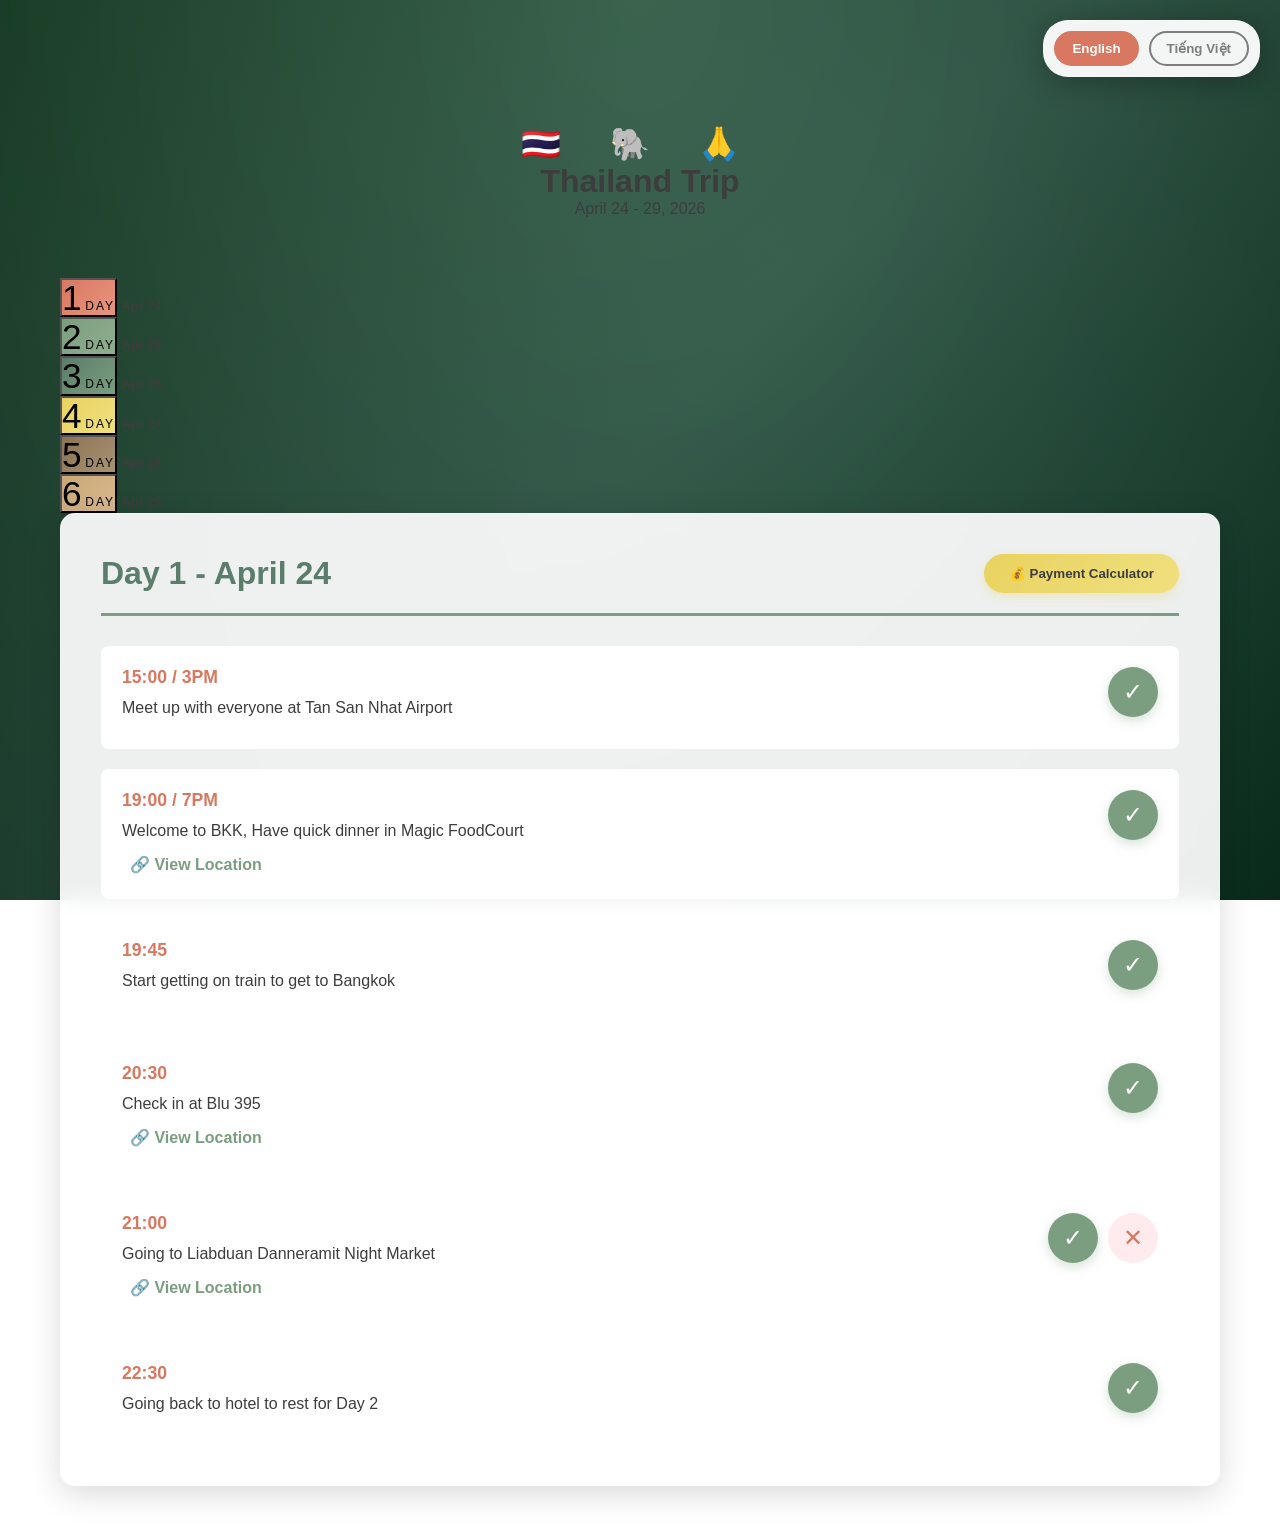
==== commit 5182b2dd: "Complete UI improvements: Plane animation header, glassmorphic transparent UI with blur effects, sty" ====
--- a/index.html
+++ b/index.html
@@ -18,7 +18,14 @@
         <!-- Header -->
         <header class="header">
             <div class="header-decoration">
-                <div class="globe-icon">�🇭</div>
+                <div class="plane-animation">
+                    <span class="plane">✈️</span>
+                </div>
+            </div>
+            <div class="thai-symbols">
+                <span>🇹🇭</span>
+                <span>🐘</span>
+                <span>🙏</span>
             </div>
             <div class="header-content">
                 <h1 data-en="Thailand Trip" data-vi="Chuyến Du Lịch Thái Lan">Thailand Trip</h1>
@@ -112,6 +119,11 @@
                         </div>
                     </div>
 
+                    <div style="display: flex; gap: 10px; margin: 20px 0;">
+                        <button onclick="addPaymentEntry()" style="flex: 1; background: var(--sage-green); color: white; border: none; padding: 12px; border-radius: 6px; cursor: pointer; font-weight: 600;">➕ Add Payment</button>
+                        <button onclick="clearAllPayments()" style="flex: 1; background: var(--coral); color: white; border: none; padding: 12px; border-radius: 6px; cursor: pointer; font-weight: 600;">🗑️ Clear</button>
+                    </div>
+
                     <div class="payment-history" id="payment-history"></div>
                 </div>
             </div>
--- a/styles.css
+++ b/styles.css
@@ -22,7 +22,8 @@
 
 body {
     font-family: 'Segoe UI', Tahoma, sans-serif;
-    background: linear-gradient(135deg, var(--cream) 0%, var(--light-cream) 100%);
+    background: linear-gradient(135deg, #1a472a 0%, #2d5a47 50%, #0d3d26 100%),
+                url('https://images.unsplash.com/photo-1511721776486-a01980e01a18?w=1200&q=80') center/cover;
     background-attachment: fixed;
     color: var(--dark-text);
     min-height: 100vh;
@@ -36,11 +37,7 @@
     left: 0;
     width: 100%;
     height: 100%;
-    background-image: 
-        url('data:image/svg+xml,<svg xmlns="http://www.w3.org/2000/svg" viewBox="0 0 1440 320"><path fill="rgba(217,120,96,0.05)" d="M0,96L48,112C96,128,192,160,288,160C384,160,480,128,576,122.7C672,117,768,139,864,144C960,149,1056,139,1152,128C1248,117,1344,107,1392,101.3L1440,96L1440,320L1392,320C1344,320,1248,320,1152,320C1056,320,960,320,864,320C768,320,672,320,576,320C480,320,384,320,288,320C192,320,96,320,48,320L0,320Z"></path></svg>'),
-        radial-gradient(circle at 20% 30%, rgba(122, 158, 127, 0.08) 0%, transparent 50%),
-        radial-gradient(circle at 80% 70%, rgba(217, 120, 96, 0.08) 0%, transparent 50%);
-    background-attachment: fixed;
+    background: radial-gradient(ellipse at center top, rgba(255,255,255,0.1) 0%, rgba(0,0,0,0.3) 100%);
     pointer-events: none;
     z-index: -1;
 }
@@ -59,10 +56,12 @@
     z-index: 1000;
     display: flex;
     gap: 10px;
-    background: white;
+    background: rgba(255, 255, 255, 0.95);
+    backdrop-filter: blur(10px);
     padding: 10px;
     border-radius: 25px;
-    box-shadow: 0 4px 15px rgba(0, 0, 0, 0.1);
+    box-shadow: 0 4px 30px rgba(0, 0, 0, 0.3);
+    border: 1px solid rgba(255, 255, 255, 0.3);
 }
 
 .lang-btn {
@@ -96,60 +95,40 @@
 .header-decoration {
     font-size: 4rem;
     margin-bottom: 15px;
-    animation: float 3s ease-in-out infinite;
+    min-height: 60px;
+    position: relative;
+    overflow: hidden;
+}
+
+.plane-animation {
+    display: inline-block;
+    font-size: 3.5rem;
+    animation: float 8s linear infinite;
+    position: absolute;
+    left: -100%;
+}
+
+.thai-symbols {
+    display: block;
+    font-size: 2rem;
+    margin-top: 10px;
+    letter-spacing: 20px;
+    animation: pulse 2s ease-in-out infinite;
 }
 
 @keyframes float {
-    0%, 100% { transform: translateY(0); }
-    50% { transform: translateY(-15px); }
-}
-
-.header h1 {
-    font-size: 3.5rem;
-    color: var(--dark-green);
-    margin-bottom: 10px;
-    font-weight: 700;
-    letter-spacing: 1px;
-}
-
-.subtitle {
-    font-size: 1.2rem;
-    color: var(--coral);
-    font-weight: 600;
-}
-
-/* Day Navigation Section */
-.day-nav-section {
-    margin-bottom: 40px;
-}
-
-.day-nav {
-    display: grid;
-    grid-template-columns: repeat(auto-fit, minmax(110px, 1fr));
-    gap: 15px;
-    justify-items: center;
-}
-
-.day-nav-item {
-    display: flex;
-    flex-direction: column;
-    align-items: center;
-    cursor: pointer;
-    position: relative;
-}
-
-.day-nav-item.active .day-nav-btn::before {
-    content: '📍';
-    position: absolute;
-    top: -10px;
-    left: -10px;
-    font-size: 1.5rem;
-    animation: pulse 1.5s ease-in-out infinite;
+    0% {
+        transform: translateX(-100%);
+    }
+    100% {
+        transform: translateX(120vw);
+    }
 }
 
 @keyframes pulse {
     0%, 100% { transform: scale(1); }
     50% { transform: scale(1.2); }
+}
 }
 
 .day-nav-btn {
@@ -201,9 +180,11 @@
 
 /* Day Content Section */
 .day-content {
-    background: white;
+    background: rgba(255, 255, 255, 0.92);
+    backdrop-filter: blur(10px);
     border-radius: 15px;
-    box-shadow: 0 8px 30px rgba(0, 0, 0, 0.12);
+    border: 1px solid rgba(255, 255, 255, 0.3);
+    box-shadow: 0 8px 32px rgba(0, 0, 0, 0.15);
     padding: 40px;
     margin-bottom: 30px;
     animation: slideUp 0.5s ease-out;
@@ -268,7 +249,8 @@
 }
 
 .modal-content {
-    background: white;
+    background: rgba(255, 255, 255, 0.95);
+    backdrop-filter: blur(10px);
     padding: 40px;
     border-radius: 15px;
     max-width: 600px;
@@ -276,6 +258,7 @@
     max-height: 80vh;
     overflow-y: auto;
     box-shadow: 0 10px 40px rgba(0, 0, 0, 0.3);
+    border: 1px solid rgba(255, 255, 255, 0.3);
 }
 
 .close {
@@ -377,7 +360,8 @@
 }
 
 .activity-card {
-    background: #fafafa;
+    background: rgba(255, 255, 255, 0.85);
+    backdrop-filter: blur(5px);
     border-left: 5px solid var(--sage-green);
     border-radius: 8px;
     padding: 20px;
@@ -386,6 +370,7 @@
     align-items: flex-start;
     transition: all 0.3s;
     animation: slideIn 0.4s ease-out;
+    border: 1px solid rgba(255, 255, 255, 0.2);
 }
 
 @keyframes slideIn {
@@ -400,8 +385,8 @@
 }
 
 .activity-card:hover {
-    background: white;
-    box-shadow: 0 4px 12px rgba(0, 0, 0, 0.08);
+    background: rgba(255, 255, 255, 0.95);
+    box-shadow: 0 4px 12px rgba(0, 0, 0, 0.15);
     transform: translateX(5px);
 }
 
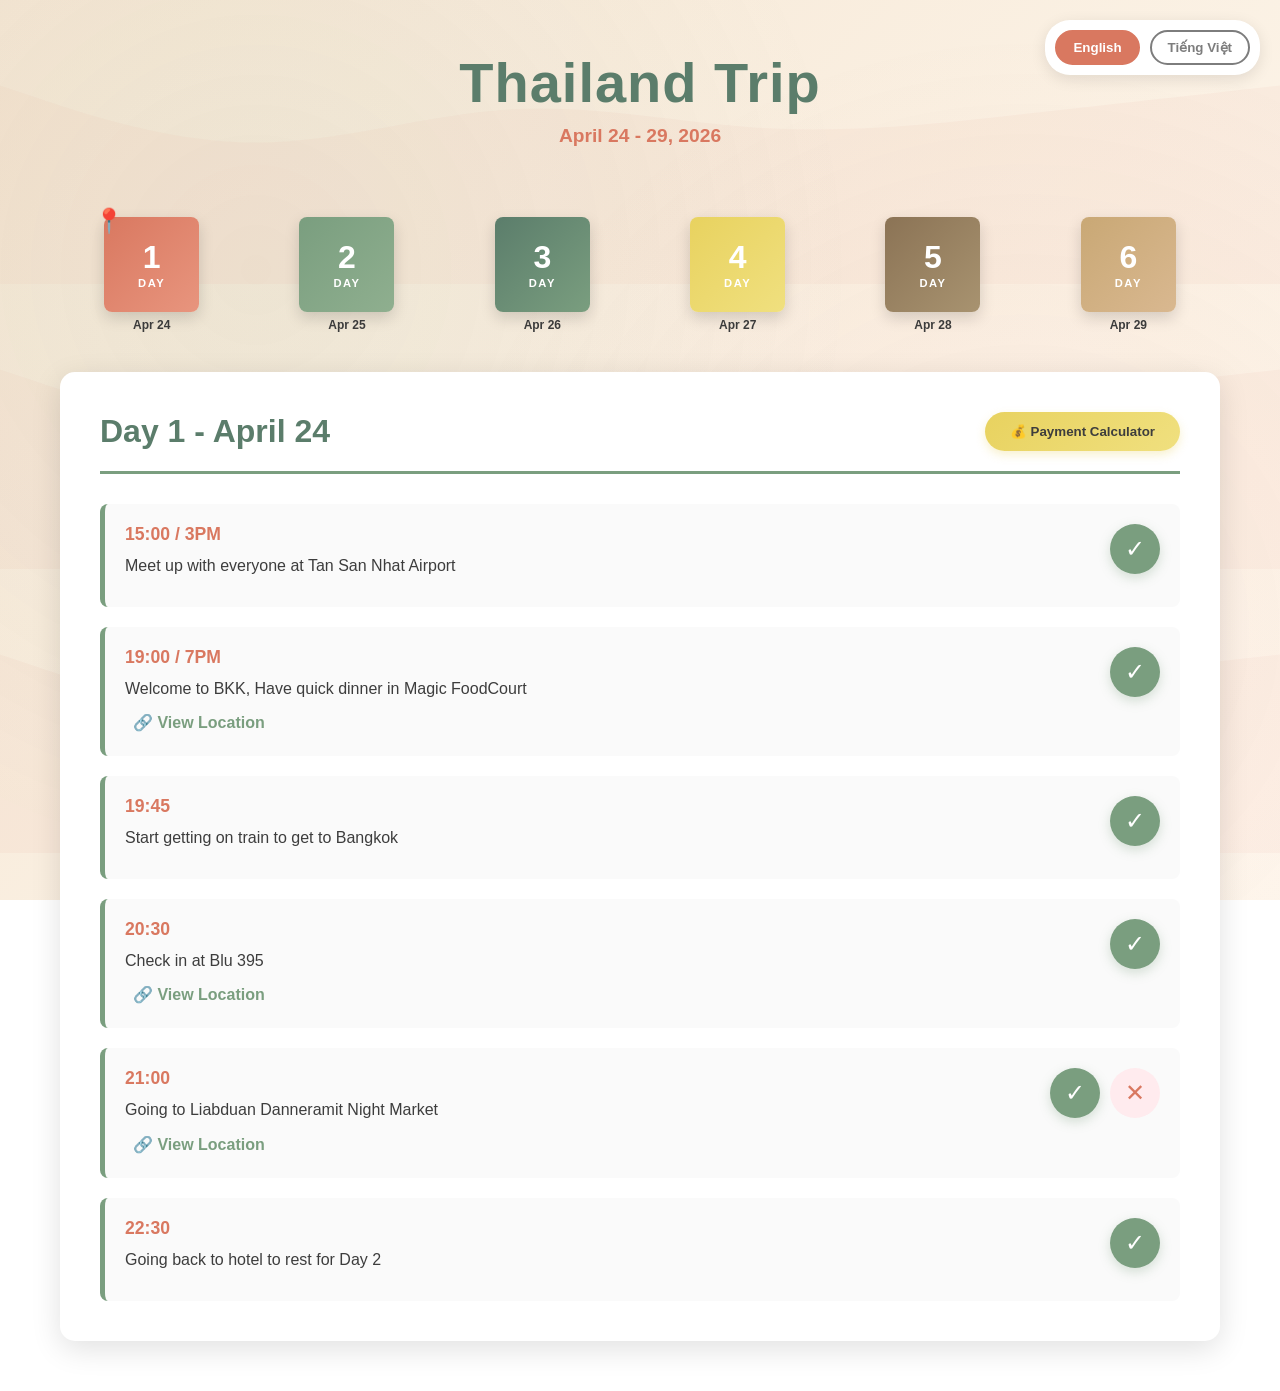
==== commit e6c08e81: "Fix UI: Remove header decoration, improve mobile responsiveness, fix instant language switching, enh" ====
--- a/index.html
+++ b/index.html
@@ -17,20 +17,8 @@
     <div class="container">
         <!-- Header -->
         <header class="header">
-            <div class="header-decoration">
-                <div class="plane-animation">
-                    <span class="plane">✈️</span>
-                </div>
-            </div>
-            <div class="thai-symbols">
-                <span>🇹🇭</span>
-                <span>🐘</span>
-                <span>🙏</span>
-            </div>
-            <div class="header-content">
-                <h1 data-en="Thailand Trip" data-vi="Chuyến Du Lịch Thái Lan">Thailand Trip</h1>
-                <p class="subtitle" data-en="April 24 - 29, 2026" data-vi="24 - 29 Tháng Tư, 2026">April 24 - 29, 2026</p>
-            </div>
+            <h1 data-en="Thailand Trip" data-vi="Chuyến Du Lịch Thái Lan">Thailand Trip</h1>
+            <p class="subtitle" data-en="April 24 - 29, 2026" data-vi="24 - 29 Tháng Tư, 2026">April 24 - 29, 2026</p>
         </header>
 
         <!-- Day Navigation -->
@@ -119,11 +107,6 @@
                         </div>
                     </div>
 
-                    <div style="display: flex; gap: 10px; margin: 20px 0;">
-                        <button onclick="addPaymentEntry()" style="flex: 1; background: var(--sage-green); color: white; border: none; padding: 12px; border-radius: 6px; cursor: pointer; font-weight: 600;">➕ Add Payment</button>
-                        <button onclick="clearAllPayments()" style="flex: 1; background: var(--coral); color: white; border: none; padding: 12px; border-radius: 6px; cursor: pointer; font-weight: 600;">🗑️ Clear</button>
-                    </div>
-
                     <div class="payment-history" id="payment-history"></div>
                 </div>
             </div>
--- a/styles.css
+++ b/styles.css
@@ -22,8 +22,7 @@
 
 body {
     font-family: 'Segoe UI', Tahoma, sans-serif;
-    background: linear-gradient(135deg, #1a472a 0%, #2d5a47 50%, #0d3d26 100%),
-                url('https://images.unsplash.com/photo-1511721776486-a01980e01a18?w=1200&q=80') center/cover;
+    background: linear-gradient(135deg, var(--cream) 0%, var(--light-cream) 100%);
     background-attachment: fixed;
     color: var(--dark-text);
     min-height: 100vh;
@@ -37,7 +36,11 @@
     left: 0;
     width: 100%;
     height: 100%;
-    background: radial-gradient(ellipse at center top, rgba(255,255,255,0.1) 0%, rgba(0,0,0,0.3) 100%);
+    background-image: 
+        url('data:image/svg+xml,<svg xmlns="http://www.w3.org/2000/svg" viewBox="0 0 1440 320"><path fill="rgba(217,120,96,0.05)" d="M0,96L48,112C96,128,192,160,288,160C384,160,480,128,576,122.7C672,117,768,139,864,144C960,149,1056,139,1152,128C1248,117,1344,107,1392,101.3L1440,96L1440,320L1392,320C1344,320,1248,320,1152,320C1056,320,960,320,864,320C768,320,672,320,576,320C480,320,384,320,288,320C192,320,96,320,48,320L0,320Z"></path></svg>'),
+        radial-gradient(circle at 20% 30%, rgba(122, 158, 127, 0.08) 0%, transparent 50%),
+        radial-gradient(circle at 80% 70%, rgba(217, 120, 96, 0.08) 0%, transparent 50%);
+    background-attachment: fixed;
     pointer-events: none;
     z-index: -1;
 }
@@ -56,12 +59,10 @@
     z-index: 1000;
     display: flex;
     gap: 10px;
-    background: rgba(255, 255, 255, 0.95);
-    backdrop-filter: blur(10px);
+    background: white;
     padding: 10px;
     border-radius: 25px;
-    box-shadow: 0 4px 30px rgba(0, 0, 0, 0.3);
-    border: 1px solid rgba(255, 255, 255, 0.3);
+    box-shadow: 0 4px 15px rgba(0, 0, 0, 0.1);
 }
 
 .lang-btn {
@@ -88,52 +89,68 @@
 /* Header */
 .header {
     text-align: center;
-    margin-bottom: 30px;
+    margin-bottom: 40px;
     padding: 30px 0;
 }
 
-.header-decoration {
-    font-size: 4rem;
-    margin-bottom: 15px;
-    min-height: 60px;
+@keyframes float {
+    0%, 100% { transform: translateY(0); }
+    50% { transform: translateY(-15px); }
+}
+
+.header h1 {
+    font-size: 3.5rem;
+    color: var(--dark-green);
+    margin-bottom: 10px;
+    font-weight: 700;
+    letter-spacing: 1px;
+    word-break: break-word;
+}
+
+.subtitle {
+    font-size: 1.2rem;
+    color: var(--coral);
+    font-weight: 600;
+    word-break: break-word;
+}
+
+/* Day Navigation Section */
+.day-nav-section {
+    margin-bottom: 40px;
+}
+
+.day-nav {
+    display: grid;
+    grid-template-columns: repeat(auto-fit, minmax(100px, 1fr));
+    gap: 12px;
+    justify-items: center;
+}
+
+.day-nav-item {
+    display: flex;
+    flex-direction: column;
+    align-items: center;
+    cursor: pointer;
     position: relative;
-    overflow: hidden;
-}
-
-.plane-animation {
-    display: inline-block;
-    font-size: 3.5rem;
-    animation: float 8s linear infinite;
+}
+
+.day-nav-item.active .day-nav-btn::before {
+    content: '📍';
     position: absolute;
-    left: -100%;
-}
-
-.thai-symbols {
-    display: block;
-    font-size: 2rem;
-    margin-top: 10px;
-    letter-spacing: 20px;
-    animation: pulse 2s ease-in-out infinite;
-}
-
-@keyframes float {
-    0% {
-        transform: translateX(-100%);
-    }
-    100% {
-        transform: translateX(120vw);
-    }
+    top: -10px;
+    left: -10px;
+    font-size: 1.5rem;
+    animation: pulse 1.5s ease-in-out infinite;
 }
 
 @keyframes pulse {
     0%, 100% { transform: scale(1); }
     50% { transform: scale(1.2); }
 }
-}
 
 .day-nav-btn {
-    width: 100px;
-    height: 100px;
+    width: 95px;
+    height: 95px;
     border: none;
     border-radius: 8px;
     color: white;
@@ -161,30 +178,30 @@
 .day-nav-btn.day-6 { background: linear-gradient(135deg, #C9A875 0%, #D9B890 100%); }
 
 .day-num {
-    font-size: 2.2rem;
+    font-size: 2rem;
     line-height: 1;
 }
 
 .day-label {
+    font-size: 0.7rem;
+    letter-spacing: 1.5px;
+    margin-top: 4px;
+    text-transform: uppercase;
+}
+
+.day-date {
     font-size: 0.75rem;
-    letter-spacing: 2px;
-    margin-top: 5px;
-}
-
-.day-date {
-    font-size: 0.8rem;
     color: var(--dark-text);
-    margin-top: 8px;
+    margin-top: 6px;
     font-weight: 600;
+    white-space: nowrap;
 }
 
 /* Day Content Section */
 .day-content {
-    background: rgba(255, 255, 255, 0.92);
-    backdrop-filter: blur(10px);
+    background: white;
     border-radius: 15px;
-    border: 1px solid rgba(255, 255, 255, 0.3);
-    box-shadow: 0 8px 32px rgba(0, 0, 0, 0.15);
+    box-shadow: 0 8px 30px rgba(0, 0, 0, 0.12);
     padding: 40px;
     margin-bottom: 30px;
     animation: slideUp 0.5s ease-out;
@@ -249,8 +266,7 @@
 }
 
 .modal-content {
-    background: rgba(255, 255, 255, 0.95);
-    backdrop-filter: blur(10px);
+    background: white;
     padding: 40px;
     border-radius: 15px;
     max-width: 600px;
@@ -258,7 +274,6 @@
     max-height: 80vh;
     overflow-y: auto;
     box-shadow: 0 10px 40px rgba(0, 0, 0, 0.3);
-    border: 1px solid rgba(255, 255, 255, 0.3);
 }
 
 .close {
@@ -360,8 +375,7 @@
 }
 
 .activity-card {
-    background: rgba(255, 255, 255, 0.85);
-    backdrop-filter: blur(5px);
+    background: #fafafa;
     border-left: 5px solid var(--sage-green);
     border-radius: 8px;
     padding: 20px;
@@ -370,7 +384,6 @@
     align-items: flex-start;
     transition: all 0.3s;
     animation: slideIn 0.4s ease-out;
-    border: 1px solid rgba(255, 255, 255, 0.2);
 }
 
 @keyframes slideIn {
@@ -385,8 +398,8 @@
 }
 
 .activity-card:hover {
-    background: rgba(255, 255, 255, 0.95);
-    box-shadow: 0 4px 12px rgba(0, 0, 0, 0.15);
+    background: white;
+    box-shadow: 0 4px 12px rgba(0, 0, 0, 0.08);
     transform: translateX(5px);
 }
 
@@ -404,7 +417,9 @@
 .activity-description {
     color: var(--dark-text);
     margin-bottom: 8px;
-    line-height: 1.5;
+    line-height: 1.6;
+    word-break: break-word;
+    overflow-wrap: break-word;
 }
 
 .activity-link {
@@ -539,51 +554,212 @@
 }
 
 /* Responsive */
+@media (max-width: 992px) {
+    .container {
+        padding: 15px;
+    }
+    
+    .day-content {
+        padding: 30px;
+    }
+    
+    .day-header h2 {
+        font-size: 1.75rem;
+    }
+}
+
 @media (max-width: 768px) {
+    .language-toggle {
+        top: 10px;
+        right: 10px;
+        padding: 8px;
+    }
+    
+    .lang-btn {
+        padding: 6px 12px;
+        font-size: 0.9rem;
+    }
+    
+    .header {
+        margin-bottom: 25px;
+        padding: 20px 0;
+    }
+    
     .header h1 {
-        font-size: 2.5rem;
-    }
-
+        font-size: 2.2rem;
+        letter-spacing: 0.5px;
+    }
+    
+    .subtitle {
+        font-size: 1rem;
+    }
+    
+    .day-nav-section {
+        margin-bottom: 25px;
+    }
+    
     .day-nav {
         grid-template-columns: repeat(3, 1fr);
-    }
-
+        gap: 10px;
+    }
+    
     .day-nav-btn {
-        width: 85px;
-        height: 85px;
-    }
-
+        width: 75px;
+        height: 75px;
+    }
+    
     .day-num {
-        font-size: 1.8rem;
-    }
-
+        font-size: 1.6rem;
+    }
+    
+    .day-label {
+        font-size: 0.6rem;
+        margin-top: 2px;
+    }
+    
+    .day-date {
+        font-size: 0.65rem;
+        margin-top: 4px;
+    }
+    
     .day-content {
         padding: 20px;
-    }
-
+        margin-bottom: 20px;
+    }
+    
     .day-header {
         flex-direction: column;
         align-items: flex-start;
-    }
-
+        gap: 15px;
+        margin-bottom: 20px;
+        padding-bottom: 15px;
+    }
+    
+    .day-header h2 {
+        font-size: 1.5rem;
+    }
+    
+    .btn-payment {
+        width: 100%;
+        padding: 10px 15px;
+        font-size: 0.95rem;
+    }
+    
     .activity-card {
         flex-direction: column;
-    }
-
+        padding: 15px;
+    }
+    
+    .activity-time {
+        font-size: 1rem;
+    }
+    
+    .activity-description {
+        font-size: 0.95rem;
+        margin-bottom: 10px;
+    }
+    
     .activity-status {
         width: 100%;
-        margin-top: 15px;
-    }
-
+        margin-top: 12px;
+        gap: 10px;
+    }
+    
     .status-button {
         justify-content: flex-start;
     }
-
+    
+    .btn-status {
+        width: 45px;
+        height: 45px;
+        font-size: 1.3rem;
+    }
+    
     .payment-inputs {
         grid-template-columns: 1fr;
     }
-
+    
     .payment-inputs .input-group:nth-child(3) {
         grid-column: 1;
     }
-}
+    
+    .modal {
+        padding: 10px;
+    }
+    
+    .modal-content {
+        width: 95%;
+        padding: 20px;
+        max-height: 90vh;
+    }
+    
+    .modal-content h2 {
+        font-size: 1.3rem;
+    }
+}
+
+@media (max-width: 480px) {
+    .container {
+        padding: 10px;
+    }
+    
+    .language-toggle {
+        gap: 5px;
+        padding: 5px;
+    }
+    
+    .lang-btn {
+        padding: 5px 10px;
+        font-size: 0.8rem;
+    }
+    
+    .header {
+        margin-bottom: 20px;
+        padding: 15px 0;
+    }
+    
+    .header h1 {
+        font-size: 1.8rem;
+    }
+    
+    .subtitle {
+        font-size: 0.9rem;
+    }
+    
+    .day-nav {
+        grid-template-columns: repeat(3, 1fr);
+        gap: 8px;
+    }
+    
+    .day-nav-btn {
+        width: 65px;
+        height: 65px;
+    }
+    
+    .day-num {
+        font-size: 1.4rem;
+    }
+    
+    .day-label {
+        font-size: 0.55rem;
+        letter-spacing: 1px;
+    }
+    
+    .activity-card {
+        padding: 12px;
+    }
+    
+    .activity-time {
+        font-size: 0.9rem;
+    }
+    
+    .activity-description {
+        font-size: 0.9rem;
+    }
+    
+    .btn-status {
+        width: 40px;
+        height: 40px;
+        font-size: 1.1rem;
+    }
+}
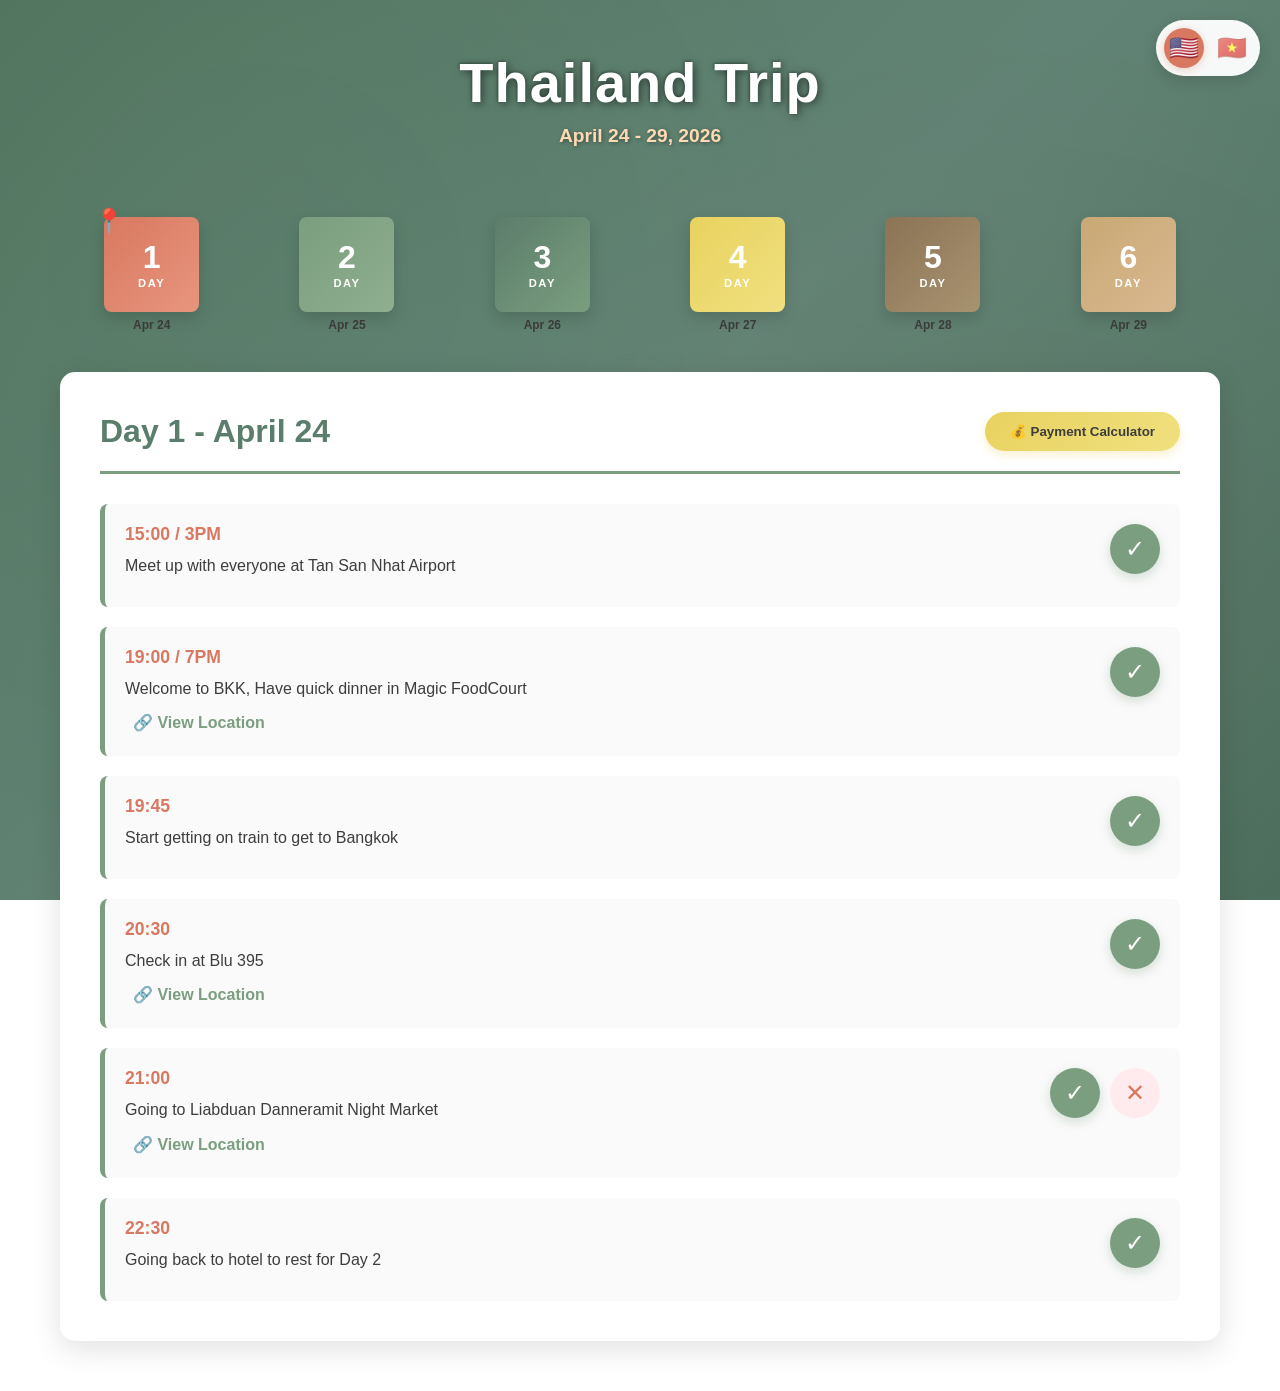
==== commit ede59dab: "Update: Replace text language toggle with compact flag buttons ( )" ====
--- a/index.html
+++ b/index.html
@@ -10,8 +10,8 @@
 <body>
     <!-- Language Toggle -->
     <div class="language-toggle">
-        <button class="lang-btn active" data-lang="en">English</button>
-        <button class="lang-btn" data-lang="vi">Tiếng Việt</button>
+        <button class="lang-btn active" data-lang="en" title="English">🇺🇸</button>
+        <button class="lang-btn" data-lang="vi" title="Tiếng Việt">🇻🇳</button>
     </div>
 
     <div class="container">
--- a/styles.css
+++ b/styles.css
@@ -22,8 +22,12 @@
 
 body {
     font-family: 'Segoe UI', Tahoma, sans-serif;
-    background: linear-gradient(135deg, var(--cream) 0%, var(--light-cream) 100%);
+    background-image: linear-gradient(135deg, rgba(24, 71, 42, 0.75) 0%, rgba(45, 90, 71, 0.75) 50%, rgba(13, 61, 38, 0.75) 100%),
+                      url('https://images.unsplash.com/photo-1505381622127-ffa82ea64cea?w=1600&q=90');
     background-attachment: fixed;
+    background-size: cover;
+    background-position: center;
+    background-repeat: no-repeat;
     color: var(--dark-text);
     min-height: 100vh;
     position: relative;
@@ -37,9 +41,8 @@
     width: 100%;
     height: 100%;
     background-image: 
-        url('data:image/svg+xml,<svg xmlns="http://www.w3.org/2000/svg" viewBox="0 0 1440 320"><path fill="rgba(217,120,96,0.05)" d="M0,96L48,112C96,128,192,160,288,160C384,160,480,128,576,122.7C672,117,768,139,864,144C960,149,1056,139,1152,128C1248,117,1344,107,1392,101.3L1440,96L1440,320L1392,320C1344,320,1248,320,1152,320C1056,320,960,320,864,320C768,320,672,320,576,320C480,320,384,320,288,320C192,320,96,320,48,320L0,320Z"></path></svg>'),
-        radial-gradient(circle at 20% 30%, rgba(122, 158, 127, 0.08) 0%, transparent 50%),
-        radial-gradient(circle at 80% 70%, rgba(217, 120, 96, 0.08) 0%, transparent 50%);
+        radial-gradient(circle at 20% 30%, rgba(122, 158, 127, 0.05) 0%, transparent 50%),
+        radial-gradient(circle at 80% 70%, rgba(217, 120, 96, 0.05) 0%, transparent 50%);
     background-attachment: fixed;
     pointer-events: none;
     z-index: -1;
@@ -58,32 +61,39 @@
     right: 20px;
     z-index: 1000;
     display: flex;
-    gap: 10px;
-    background: white;
-    padding: 10px;
-    border-radius: 25px;
-    box-shadow: 0 4px 15px rgba(0, 0, 0, 0.1);
+    gap: 8px;
+    background: rgba(255, 255, 255, 0.95);
+    padding: 8px;
+    border-radius: 50px;
+    box-shadow: 0 4px 15px rgba(0, 0, 0, 0.15);
+    backdrop-filter: blur(5px);
 }
 
 .lang-btn {
     background: none;
-    border: 2px solid var(--light-text);
-    padding: 8px 16px;
-    border-radius: 20px;
+    border: none;
+    padding: 0;
+    width: 40px;
+    height: 40px;
+    border-radius: 50%;
     cursor: pointer;
     transition: all 0.3s;
-    font-weight: 600;
-    color: var(--light-text);
+    font-size: 1.5rem;
+    display: flex;
+    align-items: center;
+    justify-content: center;
+    opacity: 0.6;
+}
+
+.lang-btn:hover {
+    opacity: 1;
+    transform: scale(1.1);
 }
 
 .lang-btn.active {
     background: var(--coral);
-    border-color: var(--coral);
-    color: white;
-}
-
-.lang-btn:hover {
-    transform: scale(1.05);
+    opacity: 1;
+    box-shadow: 0 2px 8px rgba(217, 120, 96, 0.3);
 }
 
 /* Header */
@@ -100,18 +110,21 @@
 
 .header h1 {
     font-size: 3.5rem;
-    color: var(--dark-green);
+    color: #FFFFFF;
     margin-bottom: 10px;
     font-weight: 700;
     letter-spacing: 1px;
     word-break: break-word;
+    text-shadow: 2px 2px 8px rgba(0, 0, 0, 0.5), 
+                 -1px -1px 3px rgba(0, 0, 0, 0.3);
 }
 
 .subtitle {
     font-size: 1.2rem;
-    color: var(--coral);
+    color: #FFD9B3;
     font-weight: 600;
     word-break: break-word;
+    text-shadow: 1px 1px 4px rgba(0, 0, 0, 0.4);
 }
 
 /* Day Navigation Section */
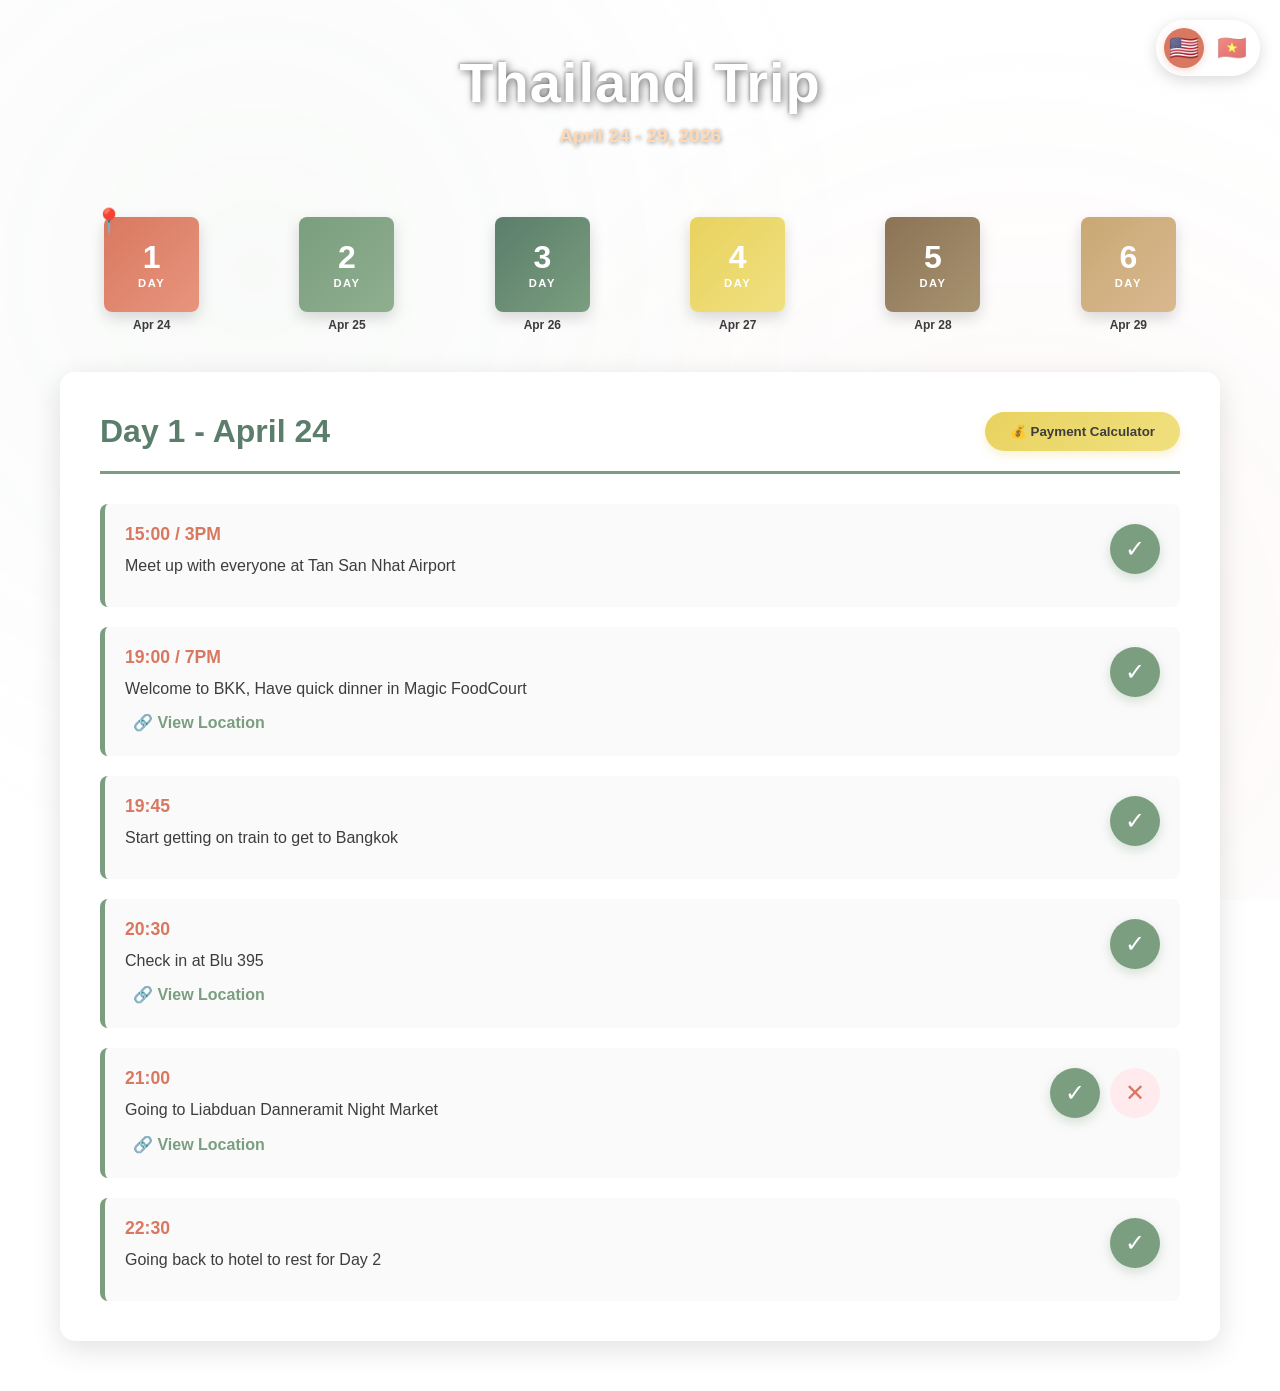
==== commit 89b6644e: "Major improvements: Multi-entry payment calculator with add/delete/clear buttons and summary, one-ro" ====
--- a/index.html
+++ b/index.html
@@ -107,6 +107,11 @@
                         </div>
                     </div>
 
+                    <div style="display: flex; gap: 10px; margin: 20px 0;">
+                        <button onclick="addPaymentEntry()" style="flex: 1; background: var(--sage-green); color: white; border: none; padding: 12px; border-radius: 6px; cursor: pointer; font-weight: 600;">➕ Add Payment</button>
+                        <button onclick="clearAllPayments()" style="flex: 1; background: var(--coral); color: white; border: none; padding: 12px; border-radius: 6px; cursor: pointer; font-weight: 600;">🗑️ Clear</button>
+                    </div>
+
                     <div class="payment-history" id="payment-history"></div>
                 </div>
             </div>
--- a/styles.css
+++ b/styles.css
@@ -23,7 +23,7 @@
 body {
     font-family: 'Segoe UI', Tahoma, sans-serif;
     background-image: linear-gradient(135deg, rgba(24, 71, 42, 0.75) 0%, rgba(45, 90, 71, 0.75) 50%, rgba(13, 61, 38, 0.75) 100%),
-                      url('https://images.unsplash.com/photo-1505381622127-ffa82ea64cea?w=1600&q=90');
+                      url('https://images.unsplash.com/photo-1506905925346-21bda4d32df4?w=1600&q=90') center/cover;
     background-attachment: fixed;
     background-size: cover;
     background-position: center;
@@ -659,27 +659,34 @@
     }
     
     .activity-card {
-        flex-direction: column;
-        padding: 15px;
+        flex-direction: row;
+        padding: 12px;
+        gap: 8px;
+        align-items: center;
     }
     
     .activity-time {
-        font-size: 1rem;
+        font-size: 0.85rem;
+        margin-bottom: 0;
+        min-width: 55px;
+        white-space: nowrap;
     }
     
     .activity-description {
-        font-size: 0.95rem;
-        margin-bottom: 10px;
+        font-size: 0.85rem;
+        margin-bottom: 0;
+        flex: 1;
     }
     
     .activity-status {
-        width: 100%;
-        margin-top: 12px;
-        gap: 10px;
+        width: auto;
+        margin-top: 0;
+        gap: 5px;
     }
     
     .status-button {
-        justify-content: flex-start;
+        justify-content: center;
+        gap: 4px;
     }
     
     .btn-status {
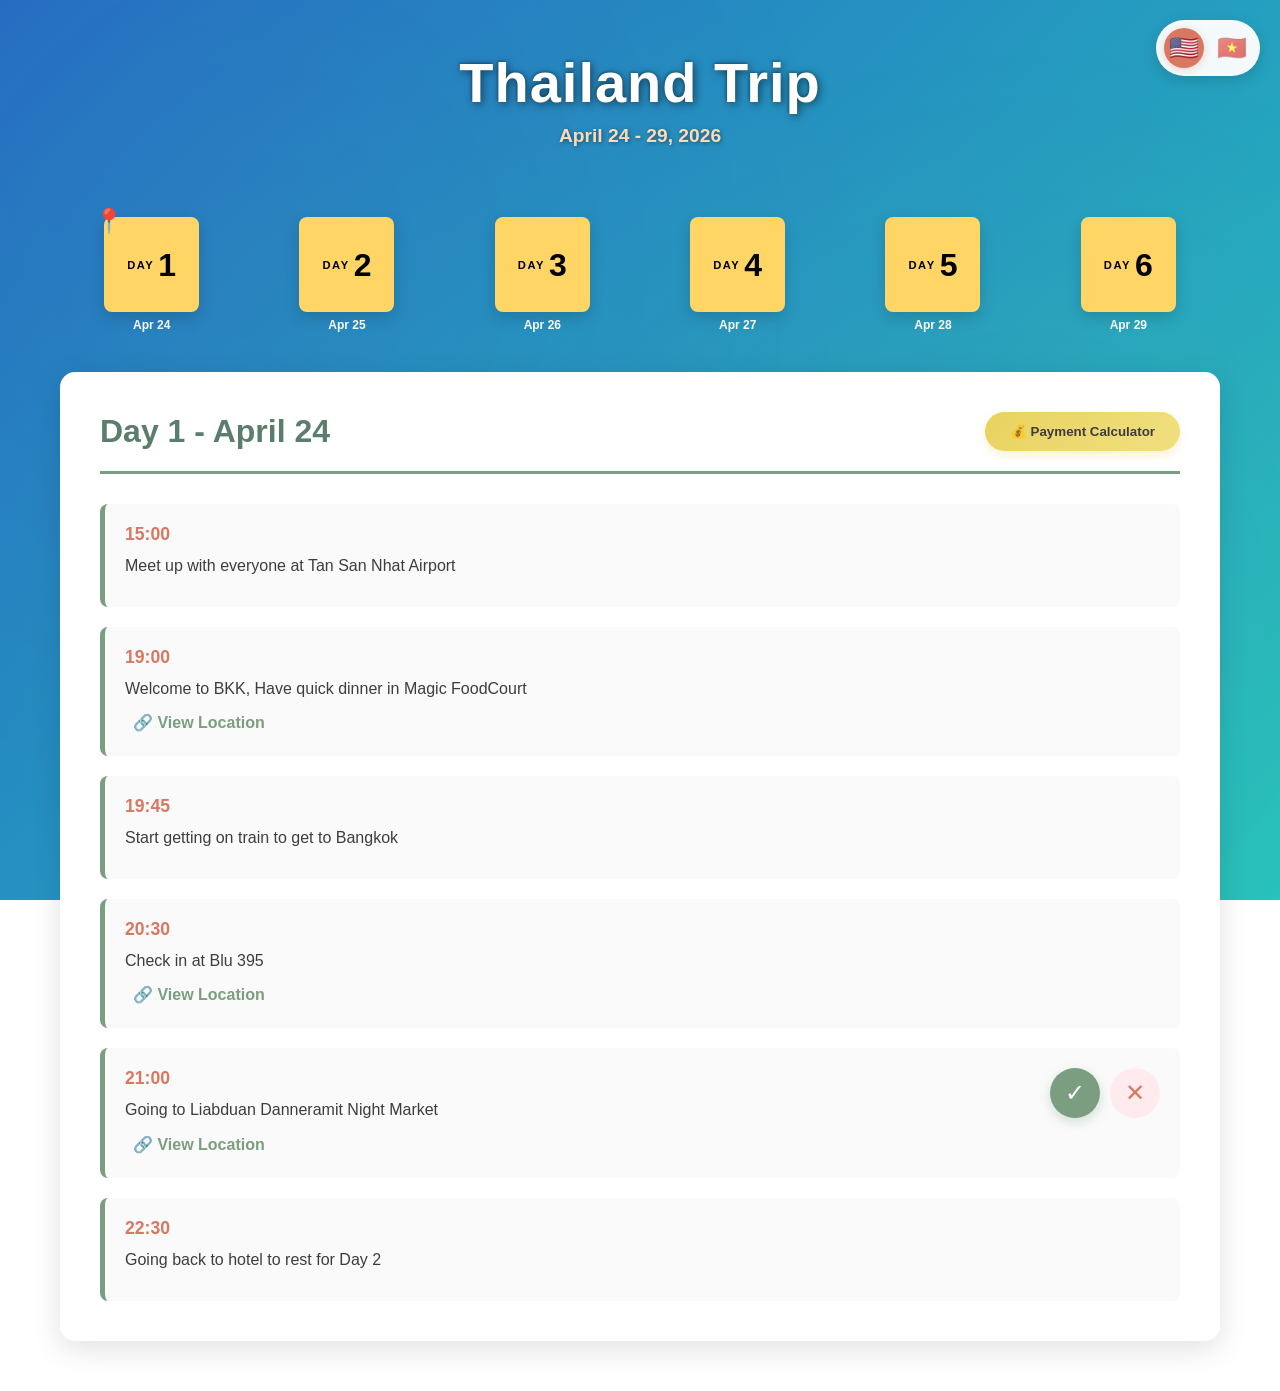
==== commit abebe0aa: "Redesign payment calculator with payer dropdown, split with multi-select, and smart settlement table" ====
--- a/index.html
+++ b/index.html
@@ -77,42 +77,53 @@
 
             <!-- Payment Calculator Modal -->
             <div id="payment-modal" class="modal" style="display: none;">
-                <div class="modal-content">
+                <div class="modal-content payment-modal-custom">
                     <span class="close" onclick="closePaymentCalculator()">&times;</span>
                     <h2 data-en="Payment Calculator" data-vi="Tính Toán Chi Phí">Payment Calculator</h2>
                     
-                    <div class="payment-inputs">
+                    <div class="payment-inputs-new">
                         <div class="input-group">
-                            <label data-en="Payer Name:" data-vi="Tên Người Chi Tiền:">Payer Name:</label>
-                            <input type="text" id="payer-name" placeholder="Enter name">
+                            <label data-en="Payer:" data-vi="Người Chi Tiền:">Payer:</label>
+                            <select id="payer-select" class="payer-dropdown">
+                                <option value="">-- Select --</option>
+                                <option value="Ben">Ben</option>
+                                <option value="Sang">Sang</option>
+                                <option value="Pha">Pha</option>
+                                <option value="Harry">Harry</option>
+                                <option value="Phong">Phong</option>
+                                <option value="Vien">Vien</option>
+                            </select>
                         </div>
+
                         <div class="input-group">
                             <label data-en="Amount Paid:" data-vi="Số Tiền Đã Chi:">Amount Paid:</label>
-                            <input type="number" id="amount-paid" placeholder="0" min="0">
+                            <input type="number" id="amount-paid-new" placeholder="0" min="0">
                         </div>
+
                         <div class="input-group">
-                            <label data-en="Total Users:" data-vi="Tổng Số Người:">Total Users:</label>
-                            <input type="number" id="total-users" placeholder="0" min="1" value="1">
+                            <label data-en="Split with:" data-vi="Chia với:">Split with:</label>
+                            <div class="split-checkboxes">
+                                <div class="checkbox-item"><input type="checkbox" id="split-Ben" value="Ben"> <label for="split-Ben">Ben</label></div>
+                                <div class="checkbox-item"><input type="checkbox" id="split-Sang" value="Sang"> <label for="split-Sang">Sang</label></div>
+                                <div class="checkbox-item"><input type="checkbox" id="split-Pha" value="Pha"> <label for="split-Pha">Pha</label></div>
+                                <div class="checkbox-item"><input type="checkbox" id="split-Harry" value="Harry"> <label for="split-Harry">Harry</label></div>
+                                <div class="checkbox-item"><input type="checkbox" id="split-Phong" value="Phong"> <label for="split-Phong">Phong</label></div>
+                                <div class="checkbox-item"><input type="checkbox" id="split-Vien" value="Vien"> <label for="split-Vien">Vien</label></div>
+                            </div>
                         </div>
                     </div>
 
-                    <div class="payment-results">
-                        <div class="result-row">
-                            <span data-en="Per Person:" data-vi="Trên Mỗi Người:">Per Person:</span>
-                            <span id="per-person">0 ₫</span>
-                        </div>
-                        <div class="result-row">
-                            <span data-en="For 2 People:" data-vi="Cho 2 Người:">For 2 People:</span>
-                            <span id="for-two">0 ₫</span>
-                        </div>
+                    <button onclick="addPaymentTransaction()" style="width: 100%; background: var(--sage-green); color: white; border: none; padding: 12px; border-radius: 6px; cursor: pointer; font-weight: 600; margin: 15px 0;">➕ Add</button>
+
+                    <!-- Settlement Table -->
+                    <div id="settlement-table" style="margin-top: 20px;">
+                        <!-- Will be populated by JS -->
                     </div>
 
-                    <div style="display: flex; gap: 10px; margin: 20px 0;">
-                        <button onclick="addPaymentEntry()" style="flex: 1; background: var(--sage-green); color: white; border: none; padding: 12px; border-radius: 6px; cursor: pointer; font-weight: 600;">➕ Add Payment</button>
-                        <button onclick="clearAllPayments()" style="flex: 1; background: var(--coral); color: white; border: none; padding: 12px; border-radius: 6px; cursor: pointer; font-weight: 600;">🗑️ Clear</button>
+                    <!-- Transaction History -->
+                    <div id="transaction-history" style="margin-top: 20px; border-top: 2px solid var(--sage-green); padding-top: 15px;">
+                        <!-- Will be populated by JS -->
                     </div>
-
-                    <div class="payment-history" id="payment-history"></div>
                 </div>
             </div>
 
--- a/styles.css
+++ b/styles.css
@@ -22,8 +22,8 @@
 
 body {
     font-family: 'Segoe UI', Tahoma, sans-serif;
-    background-image: linear-gradient(135deg, rgba(24, 71, 42, 0.75) 0%, rgba(45, 90, 71, 0.75) 50%, rgba(13, 61, 38, 0.75) 100%),
-                      url('https://images.unsplash.com/photo-1506905925346-21bda4d32df4?w=1600&q=90') center/cover;
+    background: linear-gradient(135deg, #256DC4 0%, #25C4BC 100%),
+                url('https://images.unsplash.com/photo-1511721776486-a01980e01a18?w=1600&q=90');
     background-attachment: fixed;
     background-size: cover;
     background-position: center;
@@ -170,9 +170,10 @@
     font-weight: bold;
     cursor: pointer;
     display: flex;
-    flex-direction: column;
+    flex-direction: row;
     align-items: center;
     justify-content: center;
+    gap: 4px;
     transition: all 0.3s;
     position: relative;
     box-shadow: 0 6px 15px rgba(0, 0, 0, 0.15);
@@ -183,28 +184,30 @@
     box-shadow: 0 8px 25px rgba(0, 0, 0, 0.2);
 }
 
-.day-nav-btn.day-1 { background: linear-gradient(135deg, #D97860 0%, #E8957E 100%); }
-.day-nav-btn.day-2 { background: linear-gradient(135deg, #7A9E7F 0%, #8FAF8F 100%); }
-.day-nav-btn.day-3 { background: linear-gradient(135deg, #5B7D6B 0%, #7A9E7F 100%); }
-.day-nav-btn.day-4 { background: linear-gradient(135deg, #E8D25F 0%, #F0E07F 100%); }
-.day-nav-btn.day-5 { background: linear-gradient(135deg, #8B7355 0%, #A89370 100%); }
-.day-nav-btn.day-6 { background: linear-gradient(135deg, #C9A875 0%, #D9B890 100%); }
+.day-nav-btn.day-1 { background: #FFD566; }
+.day-nav-btn.day-2 { background: #FFD566; }
+.day-nav-btn.day-3 { background: #FFD566; }
+.day-nav-btn.day-4 { background: #FFD566; }
+.day-nav-btn.day-5 { background: #FFD566; }
+.day-nav-btn.day-6 { background: #FFD566; }
 
 .day-num {
     font-size: 2rem;
     line-height: 1;
+    color: black;
 }
 
 .day-label {
     font-size: 0.7rem;
     letter-spacing: 1.5px;
-    margin-top: 4px;
     text-transform: uppercase;
+    color: black;
+    order: -1;
 }
 
 .day-date {
     font-size: 0.75rem;
-    color: var(--dark-text);
+    color: white;
     margin-top: 6px;
     font-weight: 600;
     white-space: nowrap;
@@ -287,16 +290,21 @@
     max-height: 80vh;
     overflow-y: auto;
     box-shadow: 0 10px 40px rgba(0, 0, 0, 0.3);
+    position: relative;
 }
 
 .close {
     position: absolute;
     top: 15px;
     right: 20px;
-    font-size: 2rem;
+    font-size: 2.5rem;
     cursor: pointer;
     color: var(--light-text);
     transition: color 0.3s;
+    background: none;
+    border: none;
+    padding: 0;
+    line-height: 1;
 }
 
 .close:hover {
@@ -530,6 +538,107 @@
     }
 }
 
+@keyframes bounce {
+    0%, 100% {
+        transform: translateY(0);
+    }
+    50% {
+        transform: translateY(-10px);
+    }
+}
+
+/* Payment Calculator Styles */
+.payment-modal-custom {
+    max-height: 90vh;
+    overflow-y: auto;
+}
+
+.payment-inputs-new {
+    display: flex;
+    flex-direction: column;
+    gap: 15px;
+    margin-bottom: 20px;
+}
+
+.payment-inputs-new .input-group {
+    display: flex;
+    flex-direction: column;
+    gap: 8px;
+}
+
+.payment-inputs-new label {
+    font-weight: 600;
+    color: var(--dark-text);
+    font-size: 0.95rem;
+}
+
+.payer-dropdown {
+    padding: 10px 12px;
+    border: 2px solid var(--sage-green);
+    border-radius: 6px;
+    font-size: 1rem;
+    background: white;
+    cursor: pointer;
+    transition: all 0.3s;
+}
+
+.payer-dropdown:hover,
+.payer-dropdown:focus {
+    border-color: var(--dark-green);
+    box-shadow: 0 0 8px rgba(122, 158, 127, 0.3);
+    outline: none;
+}
+
+#amount-paid-new {
+    padding: 10px 12px;
+    border: 2px solid var(--sage-green);
+    border-radius: 6px;
+    font-size: 1rem;
+    transition: all 0.3s;
+}
+
+#amount-paid-new:hover,
+#amount-paid-new:focus {
+    border-color: var(--dark-green);
+    box-shadow: 0 0 8px rgba(122, 158, 127, 0.3);
+    outline: none;
+}
+
+.split-checkboxes {
+    display: grid;
+    grid-template-columns: repeat(2, 1fr);
+    gap: 12px;
+    padding: 12px;
+    background: #F9F9F9;
+    border-radius: 6px;
+    border: 1px solid #E0E0E0;
+}
+
+.checkbox-item {
+    display: flex;
+    align-items: center;
+    gap: 8px;
+}
+
+.checkbox-item input[type="checkbox"] {
+    width: 18px;
+    height: 18px;
+    cursor: pointer;
+    accent-color: var(--sage-green);
+}
+
+.checkbox-item label {
+    cursor: pointer;
+    margin: 0;
+    font-weight: normal;
+}
+
+@media (max-width: 768px) {
+    .split-checkboxes {
+        grid-template-columns: repeat(2, 1fr);
+    }
+}
+
 .alternative-option {
     padding: 12px 15px;
     background: white;
@@ -548,6 +657,57 @@
     background: var(--sage-green);
     color: white;
     border-color: var(--sage-green);
+}
+
+/* Dropdown Button and List */
+.btn-dropdown {
+    background: var(--sage-green);
+    border: none;
+    padding: 12px 20px;
+    border-radius: 25px;
+    color: white;
+    font-weight: 600;
+    cursor: pointer;
+    transition: all 0.3s;
+    box-shadow: 0 4px 10px rgba(122, 158, 127, 0.3);
+}
+
+.btn-dropdown:hover {
+    transform: translateY(-3px);
+    background: var(--dark-green);
+    box-shadow: 0 6px 18px rgba(122, 158, 127, 0.4);
+}
+
+.dropdown-list {
+    display: flex;
+    flex-direction: column;
+    gap: 10px;
+    width: 100%;
+    margin-top: 15px;
+    padding: 15px;
+    background: #E8F5E9;
+    border-radius: 8px;
+    border-left: 4px solid var(--sage-green);
+    animation: slideDown 0.3s ease-out;
+}
+
+.dropdown-item {
+    padding: 12px 15px;
+    background: white;
+    border: 2px solid var(--sage-green);
+    border-radius: 6px;
+    cursor: pointer;
+    transition: all 0.3s;
+}
+
+.dropdown-item:hover {
+    background: #F1F8F6;
+    border-color: var(--dark-green);
+}
+
+.dropdown-item .alternative-link {
+    margin-top: 8px;
+    display: block;
 }
 
 .alternative-link {
